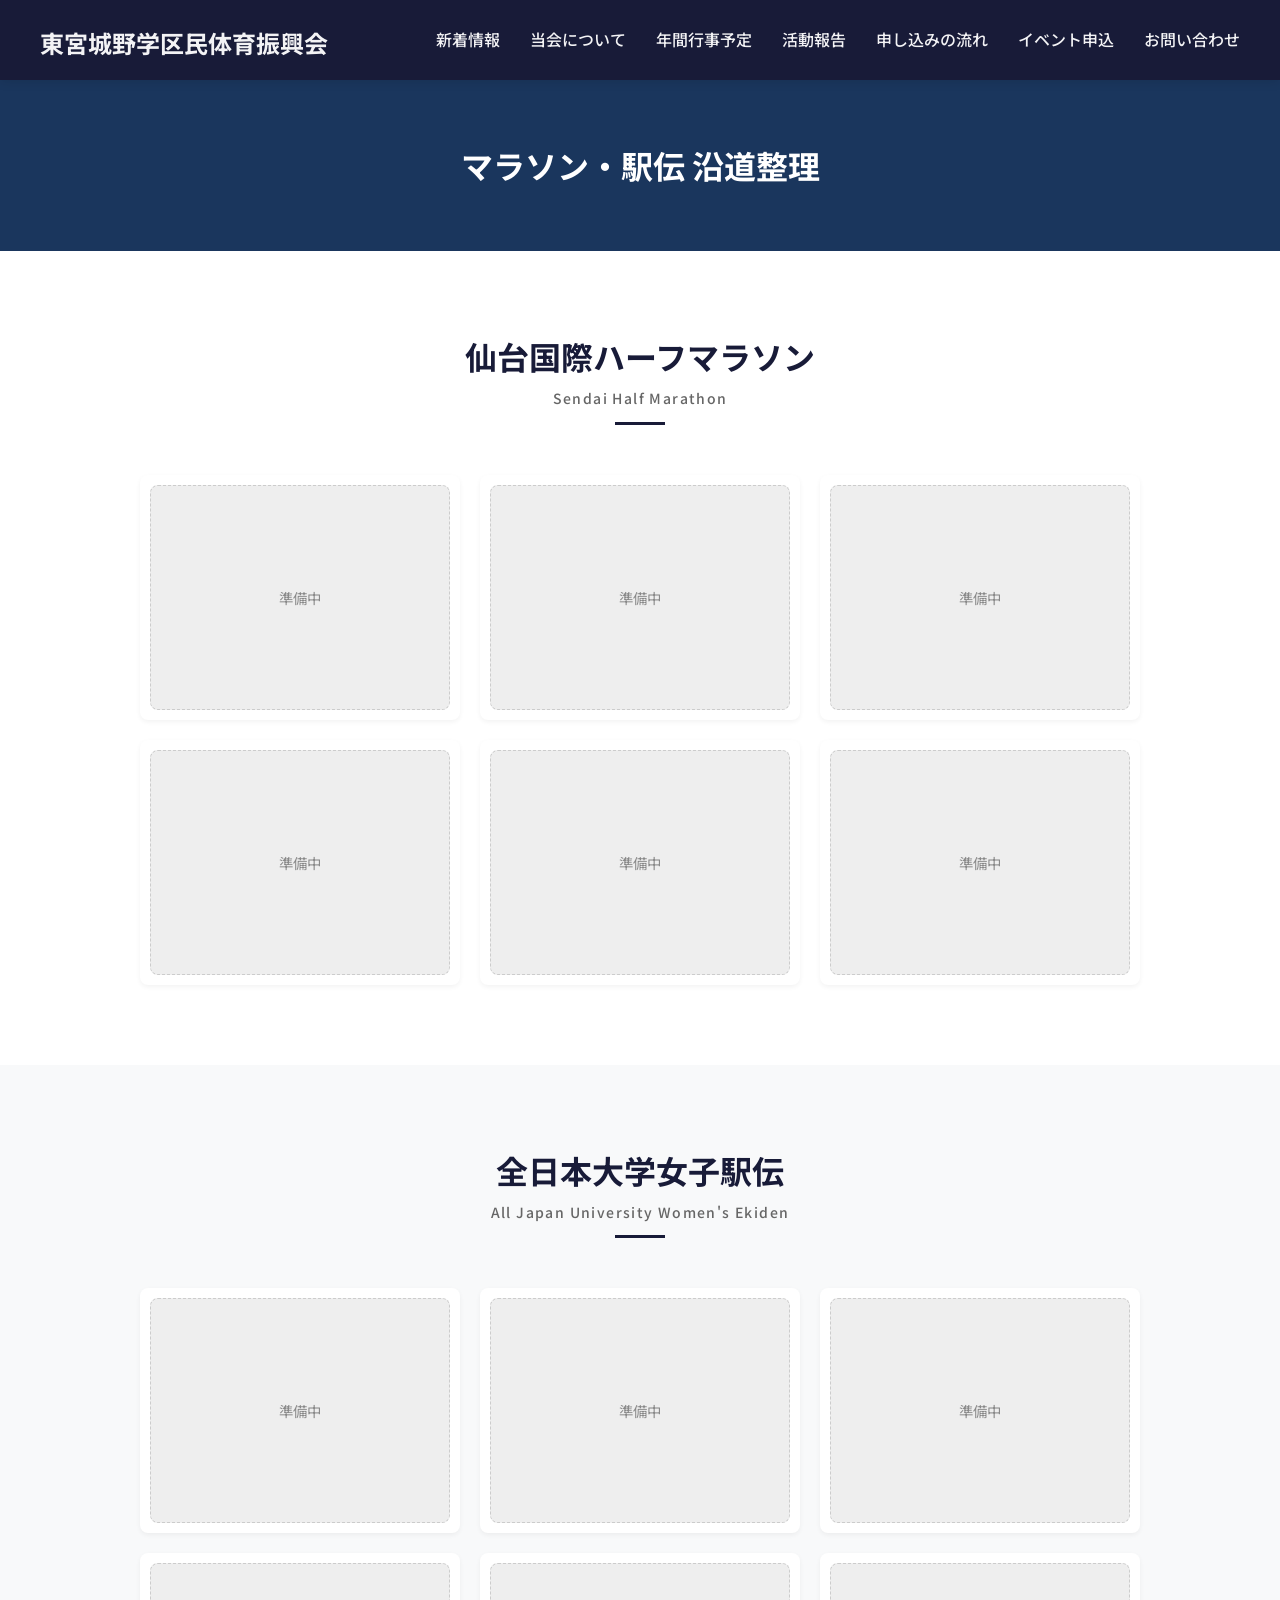
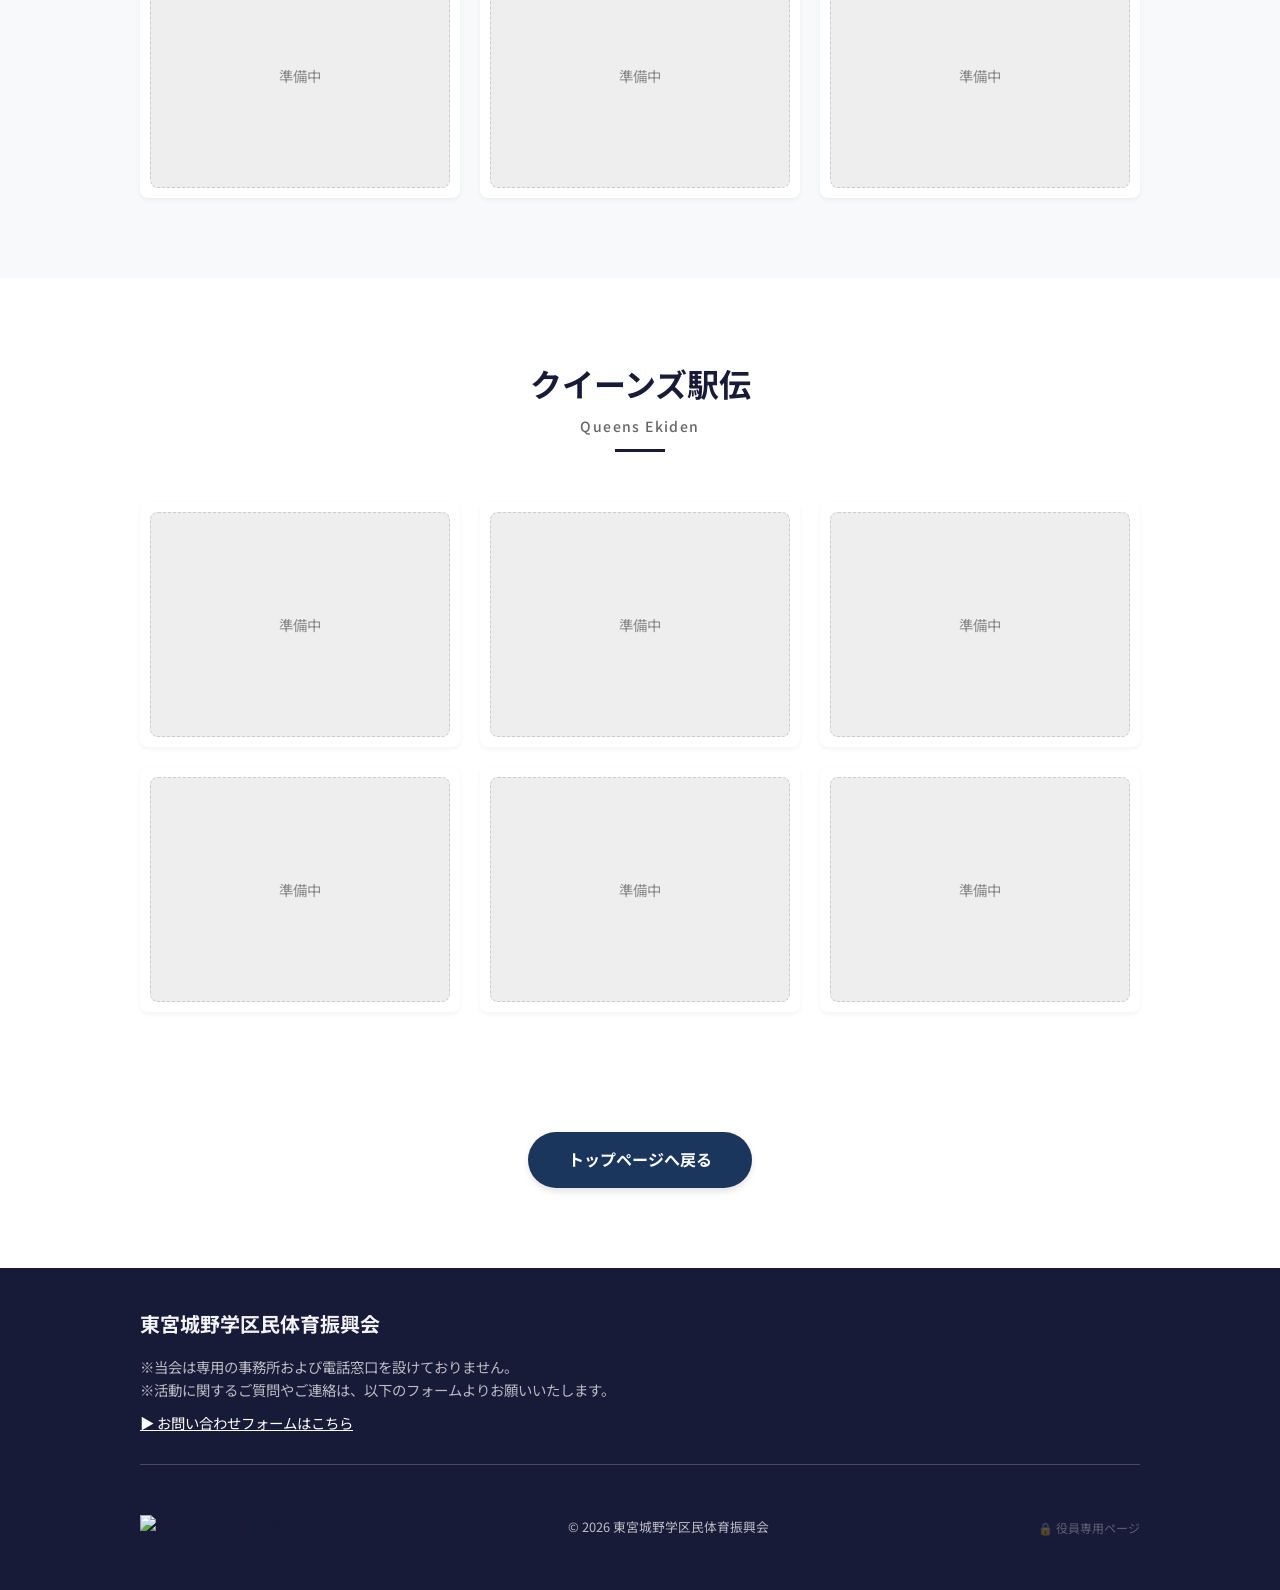
==== marathon.html @ 7be9a3d9 "Add files via upload" ====
<!DOCTYPE html>
<html lang="ja">

<head>
    <meta charset="UTF-8">
    <meta name="viewport" content="width=device-width, initial-scale=1.0">
    <title>マラソン・駅伝 沿道整理 - 東宮城野学区民体育振興会</title>
    <meta name="robots" content="noindex, nofollow">
    <link rel="stylesheet" href="style.css">
    <link rel="preconnect" href="https://fonts.googleapis.com">
    <link rel="preconnect" href="https://fonts.gstatic.com" crossorigin>
    <link href="https://fonts.googleapis.com/css2?family=Noto+Sans+JP:wght@400;500;700&display=swap" rel="stylesheet">
    <script async src="https://www.googletagmanager.com/gtag/js?id=G-GHJB5T7M00"></script>
    <script>
      window.dataLayer = window.dataLayer || [];
      function gtag(){dataLayer.push(arguments);}
      gtag('js', new Date());

      gtag('config', 'G-GHJB5T7M00');
    </script>
</head>

<body>
    <header class="header">
        <div class="header-inner">
            <h1 class="header-logo"><a href="index.html">東宮城野学区民体育振興会</a></h1>
            <button class="hamburger" id="hamburger" aria-label="メニューを開く">
                <span></span>
                <span></span>
                <span></span>
            </button>
            <nav class="header-nav" id="nav">
                <ul class="nav-list">
                    <li><a href="index.html#home">新着情報</a></li>
                    <li><a href="index.html#about">当会について</a></li>
                    <li><a href="index.html#schedule">年間行事予定</a></li>
                    <li><a href="index.html#gallery">活動報告</a></li>
                    <li><a href="index.html#flow">申し込みの流れ</a></li>
                    <li><a href="index.html#entry">イベント申込</a></li>
                    <li><a href="index.html#contact">お問い合わせ</a></li>
                </ul>
            </nav>
        </div>
    </header>

    <main>
        <!-- ページヘッダー -->
        <section class="section" style="background-color: #1a365d; color: #fff; padding: 60px 0; text-align: center;">
            <div class="container">
                <h2 style="font-size: 2rem; margin: 0;">マラソン・駅伝 沿道整理</h2>
            </div>
        </section>

        <!-- セクション1：仙台国際ハーフマラソン -->
        <section class="section">
            <div class="container">
                <h2 class="section-title">仙台国際ハーフマラソン<span>Sendai Half Marathon</span></h2>
                <div class="gallery-grid">
                    <div class="gallery-item">
                        <div class="photo-placeholder">準備中</div>
                    </div>
                    <div class="gallery-item">
                        <div class="photo-placeholder">準備中</div>
                    </div>
                    <div class="gallery-item">
                        <div class="photo-placeholder">準備中</div>
                    </div>
                    <div class="gallery-item">
                        <div class="photo-placeholder">準備中</div>
                    </div>
                    <div class="gallery-item">
                        <div class="photo-placeholder">準備中</div>
                    </div>
                    <div class="gallery-item">
                        <div class="photo-placeholder">準備中</div>
                    </div>
                </div>
            </div>
        </section>

        <!-- セクション2：全日本大学女子駅伝 -->
        <section class="section bg-light">
            <div class="container">
                <h2 class="section-title">全日本大学女子駅伝<span>All Japan University Women's Ekiden</span></h2>
                <div class="gallery-grid">
                    <div class="gallery-item">
                        <div class="photo-placeholder">準備中</div>
                    </div>
                    <div class="gallery-item">
                        <div class="photo-placeholder">準備中</div>
                    </div>
                    <div class="gallery-item">
                        <div class="photo-placeholder">準備中</div>
                    </div>
                    <div class="gallery-item">
                        <div class="photo-placeholder">準備中</div>
                    </div>
                    <div class="gallery-item">
                        <div class="photo-placeholder">準備中</div>
                    </div>
                    <div class="gallery-item">
                        <div class="photo-placeholder">準備中</div>
                    </div>
                </div>
            </div>
        </section>

        <!-- セクション3：クイーンズ駅伝 -->
        <section class="section">
            <div class="container">
                <h2 class="section-title">クイーンズ駅伝<span>Queens Ekiden</span></h2>
                <div class="gallery-grid">
                    <div class="gallery-item">
                        <div class="photo-placeholder">準備中</div>
                    </div>
                    <div class="gallery-item">
                        <div class="photo-placeholder">準備中</div>
                    </div>
                    <div class="gallery-item">
                        <div class="photo-placeholder">準備中</div>
                    </div>
                    <div class="gallery-item">
                        <div class="photo-placeholder">準備中</div>
                    </div>
                    <div class="gallery-item">
                        <div class="photo-placeholder">準備中</div>
                    </div>
                    <div class="gallery-item">
                        <div class="photo-placeholder">準備中</div>
                    </div>
                </div>
            </div>
        </section>

        <!-- トップページへ戻るボタン -->
        <div style="text-align: center; margin: 40px 0 80px;">
            <a href="index.html" style="display: inline-block; padding: 15px 40px; background-color: #1a365d; color: #fff; text-decoration: none; border-radius: 30px; font-weight: bold; box-shadow: 0 4px 6px rgba(0,0,0,0.1); transition: opacity 0.3s, transform 0.3s;" onmouseover="this.style.opacity=0.8; this.style.transform='translateY(-2px)'" onmouseout="this.style.opacity=1; this.style.transform='translateY(0)'">トップページへ戻る</a>
        </div>
    </main>

    <footer class="footer">
        <div class="container">
            <div class="footer-content">
                <div class="footer-info">
                    <h2>東宮城野学区民体育振興会</h2>
                    <p style="margin-top: 10px; font-size: 0.9em; line-height: 1.6;">
                        ※当会は専用の事務所および電話窓口を設けておりません。<br>
                        ※活動に関するご質問やご連絡は、以下のフォームよりお願いいたします。<br>
                        <a href="index.html#contact" style="display: inline-block; margin-top: 10px; color: #fff; text-decoration: underline;">▶ お問い合わせフォームはこちら</a>
                    </p>
                </div>
            </div>
            <div class="footer-bottom">
                <div style="text-align: center; margin: 30px 0;">
                    <a href="https://visitor-badge.laobi.icu" target="_blank" rel="noopener noreferrer">
                        <img src="https://visitor-badge.laobi.icu/badge?page_id=higashimiyagino.taiikushinkoukai&left_color=555555&right_color=18252C" alt="アクセスカウンター" />
                    </a>
                </div>
                <p class="copyright">&copy; 2026 東宮城野学区民体育振興会</p>
                <a href="#" class="admin-link">🔒 役員専用ページ</a>
            </div>
        </div>
    </footer>

    <!-- 画像モーダル -->
    <div id="imageModal" class="modal">
        <span class="modal-close">&times;</span>
        <img class="modal-content" id="modalImg" alt="拡大画像">
    </div>

    <script>
        // ハンバーガーメニューの挙動
        document.addEventListener('DOMContentLoaded', () => {
            const hamburger = document.getElementById('hamburger');
            const nav = document.getElementById('nav');
            const navLinks = document.querySelectorAll('.nav-list a');

            hamburger.addEventListener('click', () => {
                hamburger.classList.toggle('active');
                nav.classList.toggle('active');
            });

            // メニューリンククリック時に閉じる
            navLinks.forEach(link => {
                link.addEventListener('click', () => {
                    hamburger.classList.remove('active');
                    nav.classList.remove('active');
                });
            });

            // 画像モーダルの挙動
            const modal = document.getElementById('imageModal');
            const modalImg = document.getElementById('modalImg');
            const closeBtn = document.querySelector('.modal-close');
            const galleryImages = document.querySelectorAll('.gallery-img img');

            galleryImages.forEach(img => {
                img.style.cursor = 'pointer'; // クリック可能であることを示す
                img.addEventListener('click', () => {
                    modal.classList.add('active');
                    modalImg.src = img.src;
                });
            });

            // 閉じる処理
            const closeModal = () => {
                modal.classList.remove('active');
            };

            closeBtn.addEventListener('click', closeModal);
            modal.addEventListener('click', (e) => {
                // 画像自体をクリックした時は閉じないようにする
                if (e.target !== modalImg) {
                    closeModal();
                }
            });
        });
    </script>
</body>

</html>
---- style.css ----
/* ==========================================================================
   Base & Reset
   ========================================================================== */
:root {
    /* Colors base on "Date's winning color" (Navy) */
    --color-primary: rgb(24, 27, 56); /* 伊達の勝ち色 */
    --color-text-on-primary: rgba(255, 255, 255, 0.95); /* 深い紺色の上には白や非常に薄いグレー */
    --color-text-on-primary-dim: rgba(255, 255, 255, 0.7);
    --color-secondary: #F0F2F5; /* 清潔感のある明るいグレー/白（背景等） */
    
    --color-text: #333333;
    --color-text-light: #666666;
    --color-bg: #FFFFFF;
    --color-bg-light: #F8F9FA; /* サブカラーに基づく清潔感のある明るい背景 */
    --color-placeholder-bg: #E0E0E0;
    --color-placeholder-text: #888888;
    --color-border: #DDDDDD;

    /* Spacing & Layout */
    --content-width: 1000px;
    --header-height: 60px;
}

* {
    margin: 0;
    padding: 0;
    box-sizing: border-box;
}

body {
    font-family: 'Noto Sans JP', sans-serif;
    color: var(--color-text);
    background-color: var(--color-bg);
    line-height: 1.6;
    font-size: 16px;
    -webkit-font-smoothing: antialiased;
}

a {
    color: var(--color-primary);
    text-decoration: none;
    transition: opacity 0.3s ease;
}

a:hover {
    opacity: 0.7;
}

ul {
    list-style: none;
}

img {
    max-width: 100%;
    height: auto;
    display: block;
}

/* ==========================================================================
   Layout Helpers
   ========================================================================== */
.container {
    width: 90%;
    max-width: var(--content-width);
    margin: 0 auto;
}

.section {
    padding: 60px 0;
}

.bg-light {
    background-color: var(--color-bg-light);
}

.section-title {
    font-size: 1.75rem;
    color: var(--color-primary);
    text-align: center;
    margin-bottom: 40px;
    position: relative;
    padding-bottom: 15px;
}

.section-title::after {
    content: '';
    position: absolute;
    bottom: 0;
    left: 50%;
    transform: translateX(-50%);
    width: 50px;
    height: 3px;
    background-color: var(--color-primary);
}

.section-title span {
    display: block;
    font-size: 0.875rem;
    color: var(--color-text-light);
    margin-top: 5px;
    letter-spacing: 0.1em;
    font-weight: 500;
}

.section-desc {
    text-align: center;
    margin-bottom: 30px;
    color: var(--color-text-light);
}

.placeholder {
    background-color: var(--color-placeholder-bg);
    color: var(--color-placeholder-text);
    display: flex;
    align-items: center;
    justify-content: center;
    text-align: center;
    font-weight: 500;
    width: 100%;
}

/* ==========================================================================
   Header & Navigation
   ========================================================================== */
.header {
    position: fixed;
    top: 0;
    left: 0;
    width: 100%;
    height: var(--header-height);
    background-color: var(--color-primary);
    z-index: 1000;
    box-shadow: 0 2px 10px rgba(0,0,0,0.1);
}

.header-inner {
    display: flex;
    justify-content: space-between;
    align-items: center;
    height: 100%;
    padding: 0 5%;
}

.header-logo a {
    color: var(--color-text-on-primary);
    font-size: 1.1rem;
    font-weight: 700;
    text-decoration: none;
}

/* Hamburger Menu (Mobile) */
.hamburger {
    display: block;
    width: 30px;
    height: 24px;
    position: relative;
    background: transparent;
    border: none;
    cursor: pointer;
    z-index: 1001;
}

.hamburger span {
    display: block;
    position: absolute;
    height: 3px;
    width: 100%;
    background: var(--color-text-on-primary);
    border-radius: 3px;
    left: 0;
    transition: 0.3s ease-in-out;
}

.hamburger span:nth-child(1) { top: 0px; }
.hamburger span:nth-child(2) { top: 10px; }
.hamburger span:nth-child(3) { top: 20px; }

.hamburger.active span:nth-child(1) {
    top: 10px;
    transform: rotate(45deg);
}

.hamburger.active span:nth-child(2) {
    opacity: 0;
}

.hamburger.active span:nth-child(3) {
    top: 10px;
    transform: rotate(-45deg);
}

.header-nav {
    position: fixed;
    top: var(--header-height);
    left: -100%;
    width: 100%;
    height: calc(100vh - var(--header-height));
    background-color: rgba(24, 27, 56, 0.98); /* 伊達の勝ち色 */
    transition: 0.3s ease-in-out;
    display: flex;
    align-items: center;
    justify-content: center;
    overflow-y: auto;
}

.header-nav.active {
    left: 0;
}

.nav-list {
    text-align: center;
}

.nav-list li {
    margin-bottom: 25px;
}

.nav-list a {
    color: var(--color-text-on-primary);
    font-size: 1.25rem;
    font-weight: 500;
}

/* ==========================================================================
   Main Content
   ========================================================================== */
main {
    margin-top: var(--header-height);
}

/* Hero Area */
.hero {
    position: relative;
    width: 100%;
    height: 60vh;
    min-height: 400px;
    background-color: var(--color-bg-light);
}

.hero-image {
    height: 100%;
    width: 100%;
}

.hero-img-element {
    width: 100%;
    height: 100%;
    object-fit: cover;
}

.hero-content {
    position: absolute;
    top: 50%;
    left: 5%;
    transform: translateY(-50%);
    background-color: rgba(255, 255, 255, 0.95);
    padding: 20px;
    border-left: 5px solid var(--color-primary);
}

.hero-copy {
    color: var(--color-primary);
    font-size: 1.15rem;
    line-height: 1.5;
}

/* News */
.news-list {
    border-top: 1px solid var(--color-border);
}

.news-item {
    border-bottom: 1px solid var(--color-border);
    padding: 15px 0;
    display: flex;
    flex-direction: column;
}

.news-date {
    color: var(--color-text-light);
    font-size: 0.9rem;
    margin-bottom: 5px;
}

.news-category {
    display: inline-block;
    background-color: var(--color-primary);
    color: var(--color-text-on-primary);
    font-size: 0.75rem;
    padding: 3px 10px;
    border-radius: 3px;
    margin-bottom: 10px;
    align-self: flex-start;
}

.news-link {
    color: var(--color-text);
    font-weight: 500;
}

.news-link:hover {
    color: var(--color-primary);
}

/* About */
.about-content {
    background: #fff;
    padding: 20px;
    border-radius: 8px;
    box-shadow: 0 4px 6px rgba(0,0,0,0.05);
}

.about-greeting h3,
.about-outline h3 {
    color: var(--color-primary);
    font-size: 1.2rem;
    margin-bottom: 15px;
    border-bottom: 2px solid var(--color-bg-light);
    padding-bottom: 5px;
}

.about-greeting {
    margin-bottom: 30px;
}

.about-greeting p {
    color: var(--color-text-light);
}

.outline-list dt {
    font-weight: 700;
    color: var(--color-primary);
    margin-top: 15px;
}

.outline-list dd {
    margin-bottom: 10px;
    color: var(--color-text-light);
}

/* Schedule */
.table-responsive {
    overflow-x: auto;
}

.schedule-table {
    width: 100%;
    border-collapse: collapse;
    min-width: 500px;
}

.schedule-table th,
.schedule-table td {
    border: 1px solid var(--color-border);
    padding: 12px;
    text-align: left;
}

.schedule-table th {
    background-color: var(--color-primary);
    color: var(--color-text-on-primary);
    font-weight: 500;
}

.schedule-table tr:nth-child(even) {
    background-color: var(--color-secondary);
}

/* Gallery */
.gallery-grid {
    display: flex;
    flex-direction: column;
    gap: 20px;
}

.gallery-item {
    background: #fff;
    padding: 10px;
    border-radius: 8px;
    box-shadow: 0 2px 5px rgba(0,0,0,0.05);
    transition: transform 0.3s ease, box-shadow 0.3s ease;
}

.gallery-item:hover {
    transform: translateY(-5px);
    box-shadow: 0 8px 15px rgba(0,0,0,0.1);
}

.gallery-img {
    height: auto;
    border-radius: 4px;
    margin-bottom: 10px;
    overflow: hidden;
}

.gallery-img img {
    width: 100%;
    height: 100%;
    object-fit: cover;
    aspect-ratio: 4 / 3;
    display: block;
}

.gallery-caption {
    text-align: center;
    font-weight: 500;
    color: var(--color-primary);
}

/* Flow (申し込みの流れ) */
.flow-steps {
    display: flex;
    flex-direction: column;
    gap: 20px;
}

.flow-step {
    background: #fff;
    border: 2px solid var(--color-border);
    border-radius: 8px;
    padding: 30px 20px;
    text-align: center;
    position: relative;
    flex: 1;
    box-shadow: 0 4px 6px rgba(0,0,0,0.05);
}

.step-num {
    position: absolute;
    top: -15px;
    left: 20px;
    background-color: var(--color-primary);
    color: var(--color-text-on-primary);
    font-size: 1.2rem;
    font-weight: 700;
    padding: 2px 15px;
    border-radius: 20px;
}

.step-icon {
    color: var(--color-primary);
    margin-bottom: 15px;
    margin-top: 10px;
}

.step-title {
    color: var(--color-primary);
    font-size: 1.1rem;
    margin-bottom: 10px;
    line-height: 1.4;
    font-weight: 700;
}

.step-desc {
    color: var(--color-text-light);
    font-size: 0.9rem;
}

.step-arrow {
    display: none;
}

/* Contact */
.form-wrapper {
    width: 100%;
    border-radius: 8px;
    overflow: hidden;
    background: #fff;
    box-shadow: 0 4px 6px rgba(0,0,0,0.05);
}

.form-wrapper iframe {
    display: block;
    width: 100%;
    border: none;
}

/* ==========================================================================
   Footer
   ========================================================================== */
.footer {
    background-color: var(--color-primary);
    color: var(--color-text-on-primary);
    padding: 40px 0 20px;
}

.footer-info h2 {
    font-size: 1.25rem;
    margin-bottom: 15px;
    color: var(--color-text-on-primary);
}

.footer-info p {
    font-size: 0.9rem;
    color: var(--color-text-on-primary-dim);
}

.footer-bottom {
    margin-top: 30px;
    padding-top: 20px;
    border-top: 1px solid rgba(255,255,255,0.2);
    display: flex;
    flex-wrap: wrap;
    align-items: center;
    justify-content: space-between;
}

.copyright {
    font-size: 0.8rem;
    color: var(--color-text-on-primary-dim);
}

.admin-link {
    font-size: 0.75rem;
    color: rgba(255,255,255,0.3);
    text-decoration: none;
}

.admin-link:hover {
    color: var(--color-text-on-primary);
}

/* ==========================================================================
   Media Queries (Desktop)
   ========================================================================== */
@media (min-width: 768px) {
    :root {
        --header-height: 80px;
    }
    
    .section {
        padding: 80px 0;
    }

    .section-title {
        font-size: 2rem;
        margin-bottom: 50px;
    }

    /* Header & Nav */
    .header-inner {
        padding: 0 40px;
    }
    
    .header-logo a {
        font-size: 1.5rem;
    }

    .hamburger {
        display: none;
    }

    .header-nav {
        position: static;
        height: auto;
        width: auto;
        background-color: transparent;
        transform: none;
        overflow-y: visible;
    }

    .nav-list {
        display: flex;
        gap: 30px;
    }

    .nav-list li {
        margin-bottom: 0;
    }

    .nav-list a {
        font-size: 1rem;
    }

    /* Hero */
    .hero-content {
        left: 10%;
        padding: 40px;
    }

    .hero-copy {
        font-size: 2rem;
    }

    /* News */
    .news-item {
        flex-direction: row;
        align-items: center;
    }

    .news-date {
        margin-bottom: 0;
        margin-right: 20px;
        width: 100px;
    }

    .news-category {
        margin-bottom: 0;
        margin-right: 20px;
        align-self: auto;
    }

    /* About */
    .about-content {
        padding: 40px;
        display: flex;
        gap: 50px;
    }

    .about-greeting {
        flex: 1;
        margin-bottom: 0;
    }

    .about-outline {
        flex: 1;
    }

    .outline-list {
        display: grid;
        grid-template-columns: 100px 1fr;
        gap: 15px;
    }

    .outline-list dt {
        margin-top: 0;
    }

    .outline-list dd {
        margin-bottom: 0;
    }

    /* Gallery */
    .gallery-grid {
        display: grid;
        grid-template-columns: repeat(2, 1fr);
        gap: 30px;
    }

    /* Flow */
    .flow-steps {
        flex-direction: row;
        align-items: center;
        gap: 0;
    }

    .flow-step {
        margin: 0;
        min-height: 250px;
    }

    .step-arrow {
        display: block;
        width: 40px;
        height: 3px;
        background-color: var(--color-primary);
        position: relative;
        margin: 0 15px;
        flex-shrink: 0;
    }
    
    .step-arrow::after {
        content: '';
        position: absolute;
        right: -2px;
        top: -6px;
        border-top: 7px solid transparent;
        border-bottom: 7px solid transparent;
        border-left: 10px solid var(--color-primary);
    }
}

/* ==========================================================================
   Modal (Lightbox)
   ========================================================================== */
.modal {
    visibility: hidden;
    opacity: 0;
    position: fixed;
    z-index: 2000;
    left: 0;
    top: 0;
    width: 100%;
    height: 100%;
    background-color: rgba(0, 0, 0, 0.8);
    transition: opacity 0.3s ease, visibility 0.3s ease;
    display: flex;
    align-items: center;
    justify-content: center;
}

.modal.active {
    visibility: visible;
    opacity: 1;
}

.modal-content {
    max-width: 90%;
    max-height: 90vh;
    box-shadow: 0 4px 15px rgba(0,0,0,0.5);
    border-radius: 4px;
}

.modal.active .modal-content {
    animation: fadeInModal 0.3s ease forwards;
}

.modal-close {
    position: absolute;
    top: 20px;
    right: 30px;
    color: #fff;
    font-size: 40px;
    font-weight: bold;
    cursor: pointer;
    transition: color 0.3s ease;
    z-index: 2001;
}

.modal-close:hover,
.modal-close:focus {
    color: #bbb;
}

@keyframes fadeInModal {
    from {
        opacity: 0;
        transform: scale(0.95);
    }
    to {
        opacity: 1;
        transform: scale(1);
    }
}

.photo-placeholder {
    width: 100%;
    aspect-ratio: 4 / 3;
    background-color: #eee;
    display: flex;
    align-items: center;
    justify-content: center;
    color: #888;
    font-size: 0.9em;
    border-radius: 8px;
    border: 1px dashed #ccc;
}
.gallery-grid {
    display: grid;
    grid-template-columns: repeat(auto-fit, minmax(280px, 1fr));
    gap: 20px;
}

.greeting-box {
    display: flex;
    flex-direction: column;
    align-items: center;
    gap: 20px;
    margin-top: 15px;
}
.greeting-img {
    width: 150px;
    height: 150px;
    flex-shrink: 0;
}
.greeting-img img {
    width: 100%;
    height: 100%;
    object-fit: cover;
    border-radius: 50%;
    box-shadow: 0 4px 6px rgba(0,0,0,0.1);
}
@media (min-width: 768px) {
    .greeting-box {
        flex-direction: row;
        align-items: flex-start;
    }
}
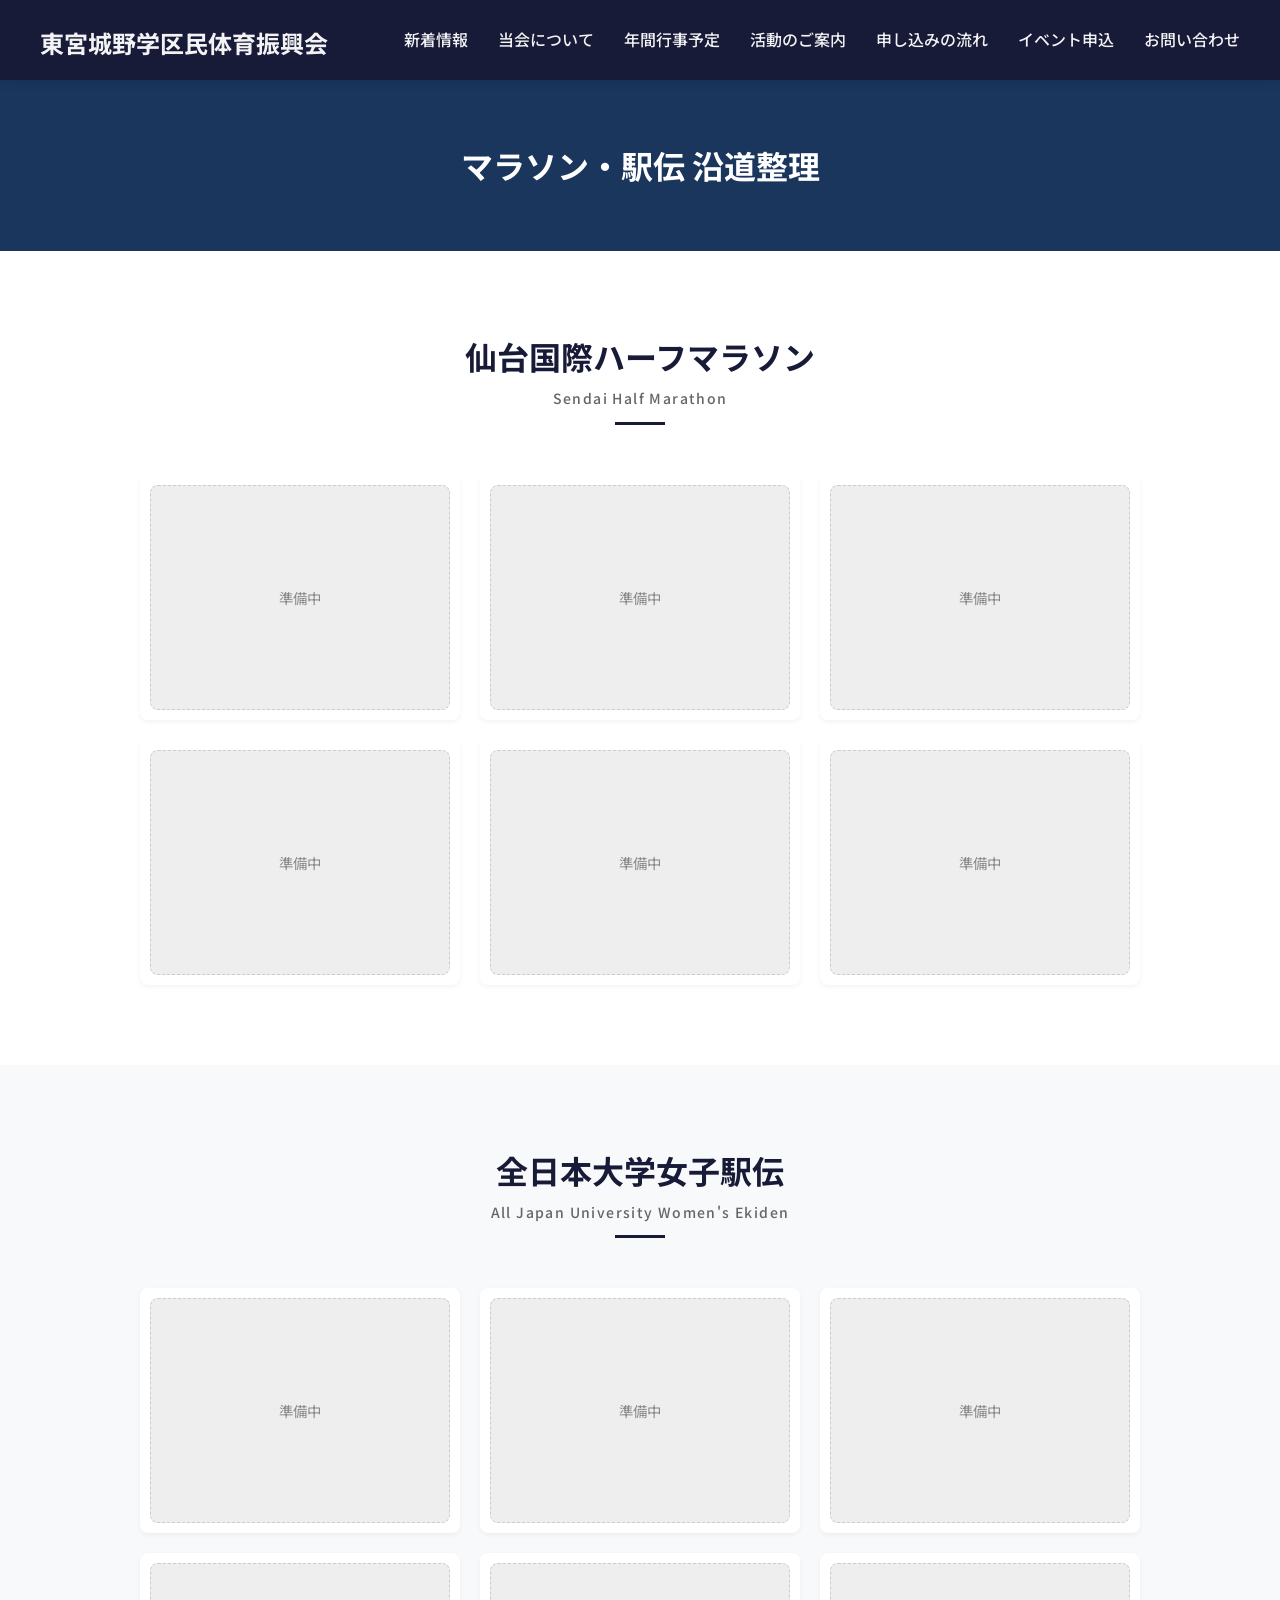
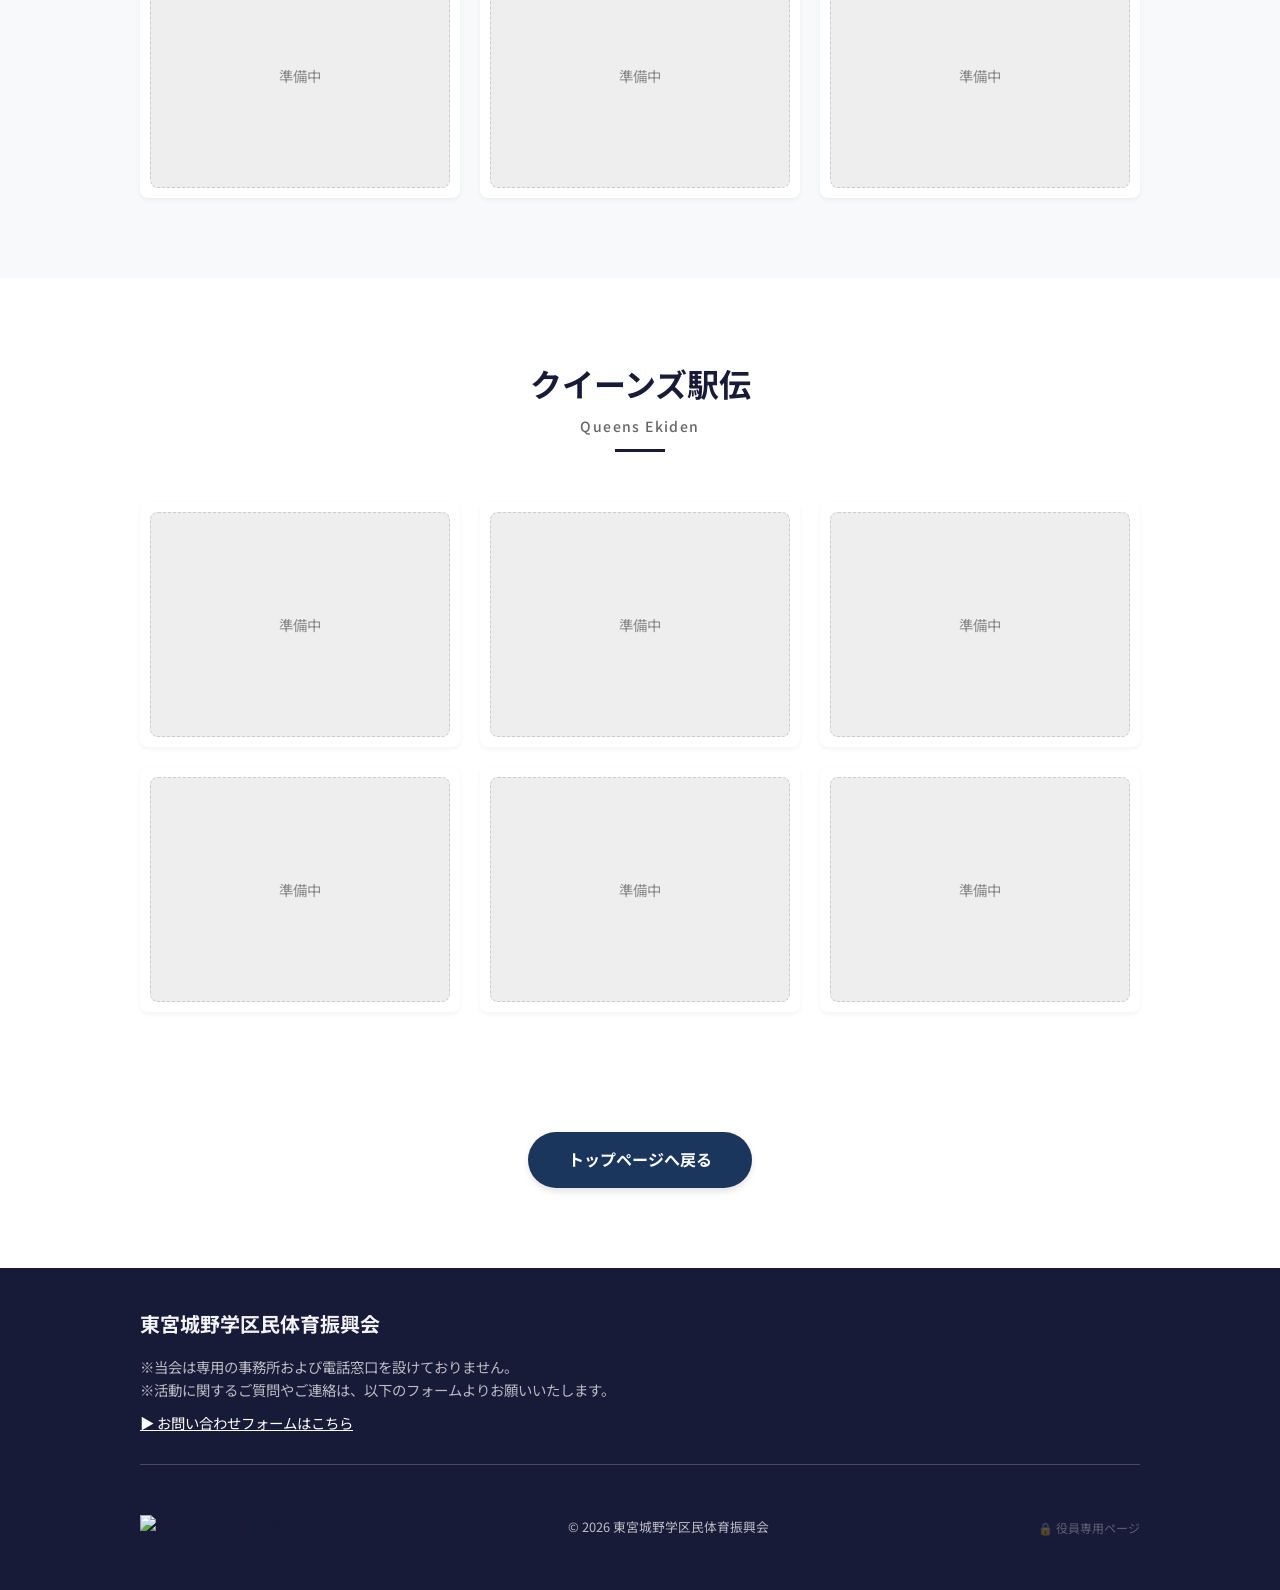
==== commit 67eb1e43: "ぼかし楕円化・活動のご案内へ変更" ====
--- a/marathon.html
+++ b/marathon.html
@@ -18,6 +18,7 @@
 
       gtag('config', 'G-GHJB5T7M00');
     </script>
+    <meta name="robots" content="noindex">
 </head>
 
 <body>
@@ -34,7 +35,7 @@
                     <li><a href="index.html#home">新着情報</a></li>
                     <li><a href="index.html#about">当会について</a></li>
                     <li><a href="index.html#schedule">年間行事予定</a></li>
-                    <li><a href="index.html#gallery">活動報告</a></li>
+                    <li><a href="index.html#gallery">活動のご案内</a></li>
                     <li><a href="index.html#flow">申し込みの流れ</a></li>
                     <li><a href="index.html#entry">イベント申込</a></li>
                     <li><a href="index.html#contact">お問い合わせ</a></li>
--- a/style.css
+++ b/style.css
@@ -246,13 +246,19 @@
     width: 100%;
     height: 100%;
     object-fit: cover;
+    object-position: center bottom;
+}
+
+@media (max-width: 768px) {
+    .hero-img-element {
+        object-position: left bottom;
+    }
 }
 
 .hero-content {
     position: absolute;
-    top: 50%;
+    top: 12%;
     left: 5%;
-    transform: translateY(-50%);
     background-color: rgba(255, 255, 255, 0.95);
     padding: 20px;
     border-left: 5px solid var(--color-primary);
@@ -405,6 +411,15 @@
     text-align: center;
     font-weight: 500;
     color: var(--color-primary);
+}
+
+/* Gallery Notice (準備中案内文) */
+.gallery-notice {
+    text-align: center;
+    font-size: 0.85rem;
+    color: #888888;
+    margin-bottom: 25px;
+    line-height: 1.7;
 }
 
 /* Flow (申し込みの流れ) */
@@ -574,6 +589,7 @@
 
     /* Hero */
     .hero-content {
+        top: 20%;
         left: 10%;
         padding: 40px;
     }
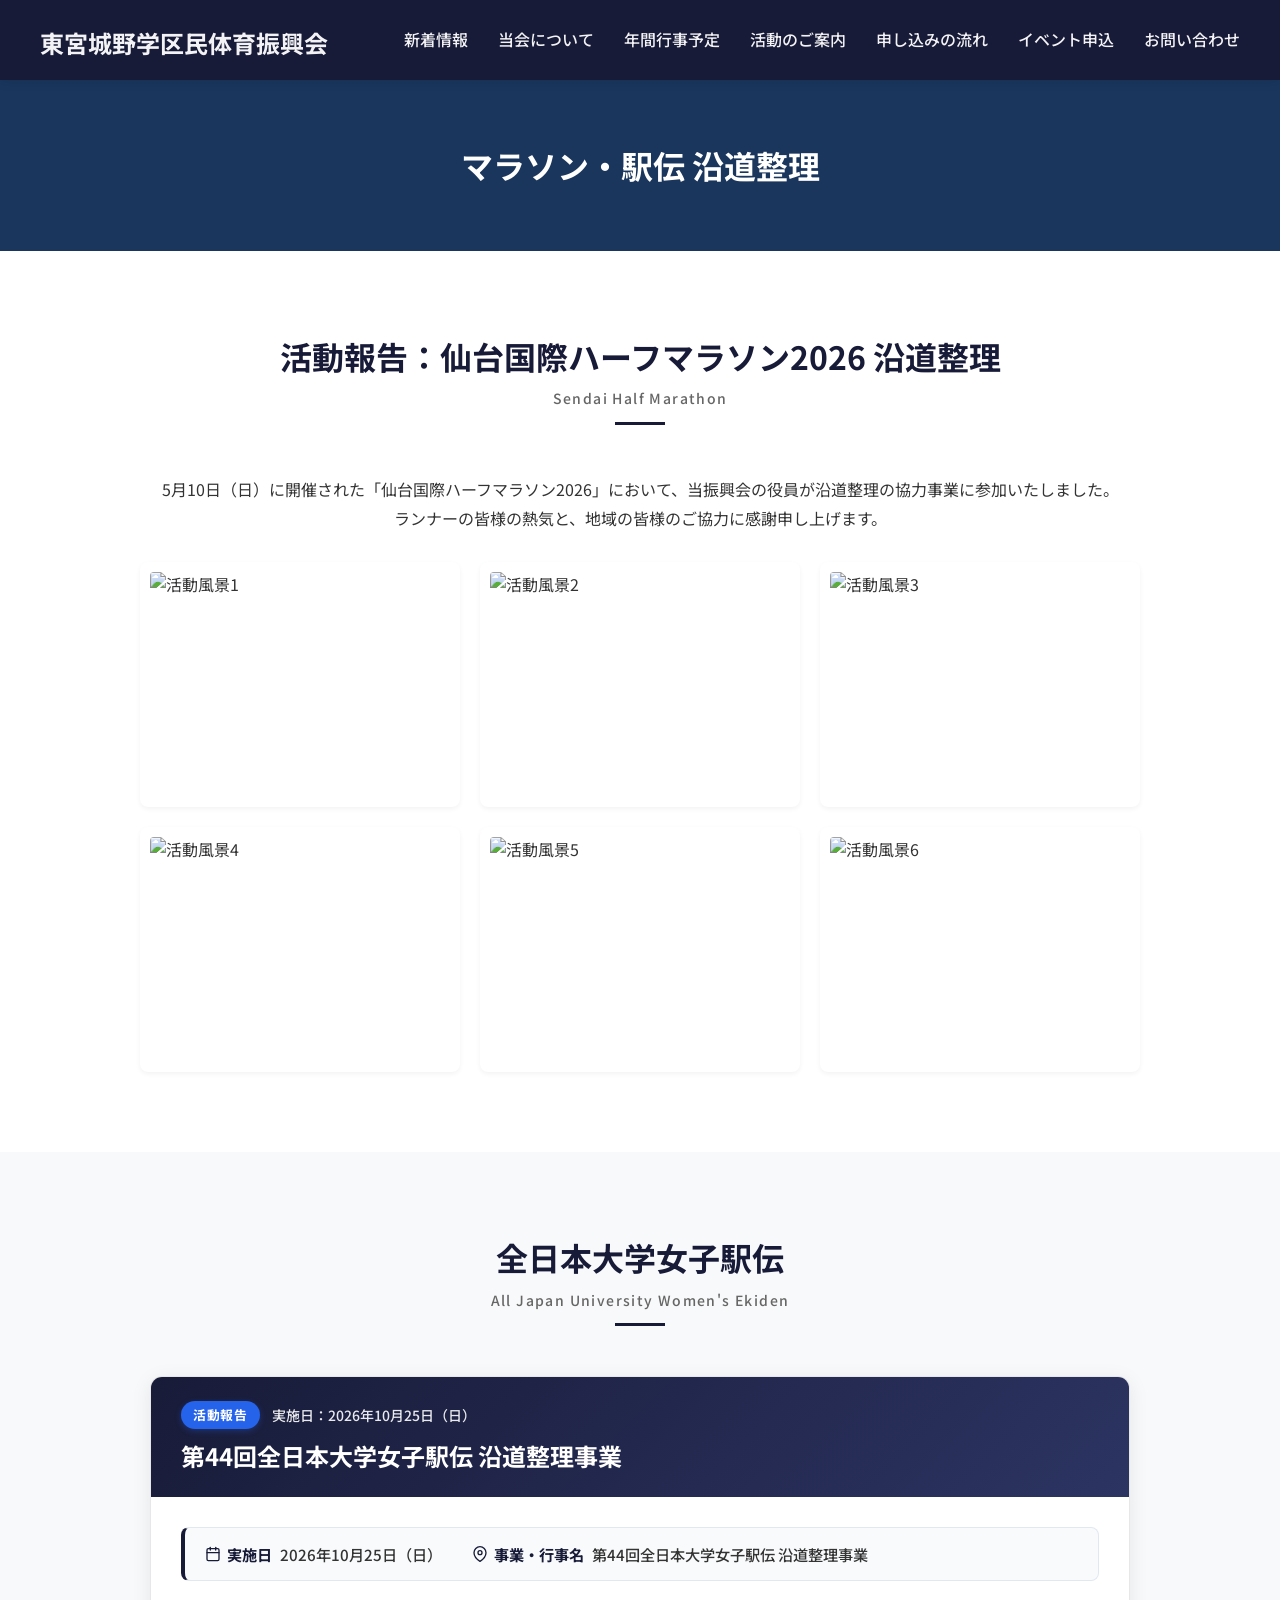
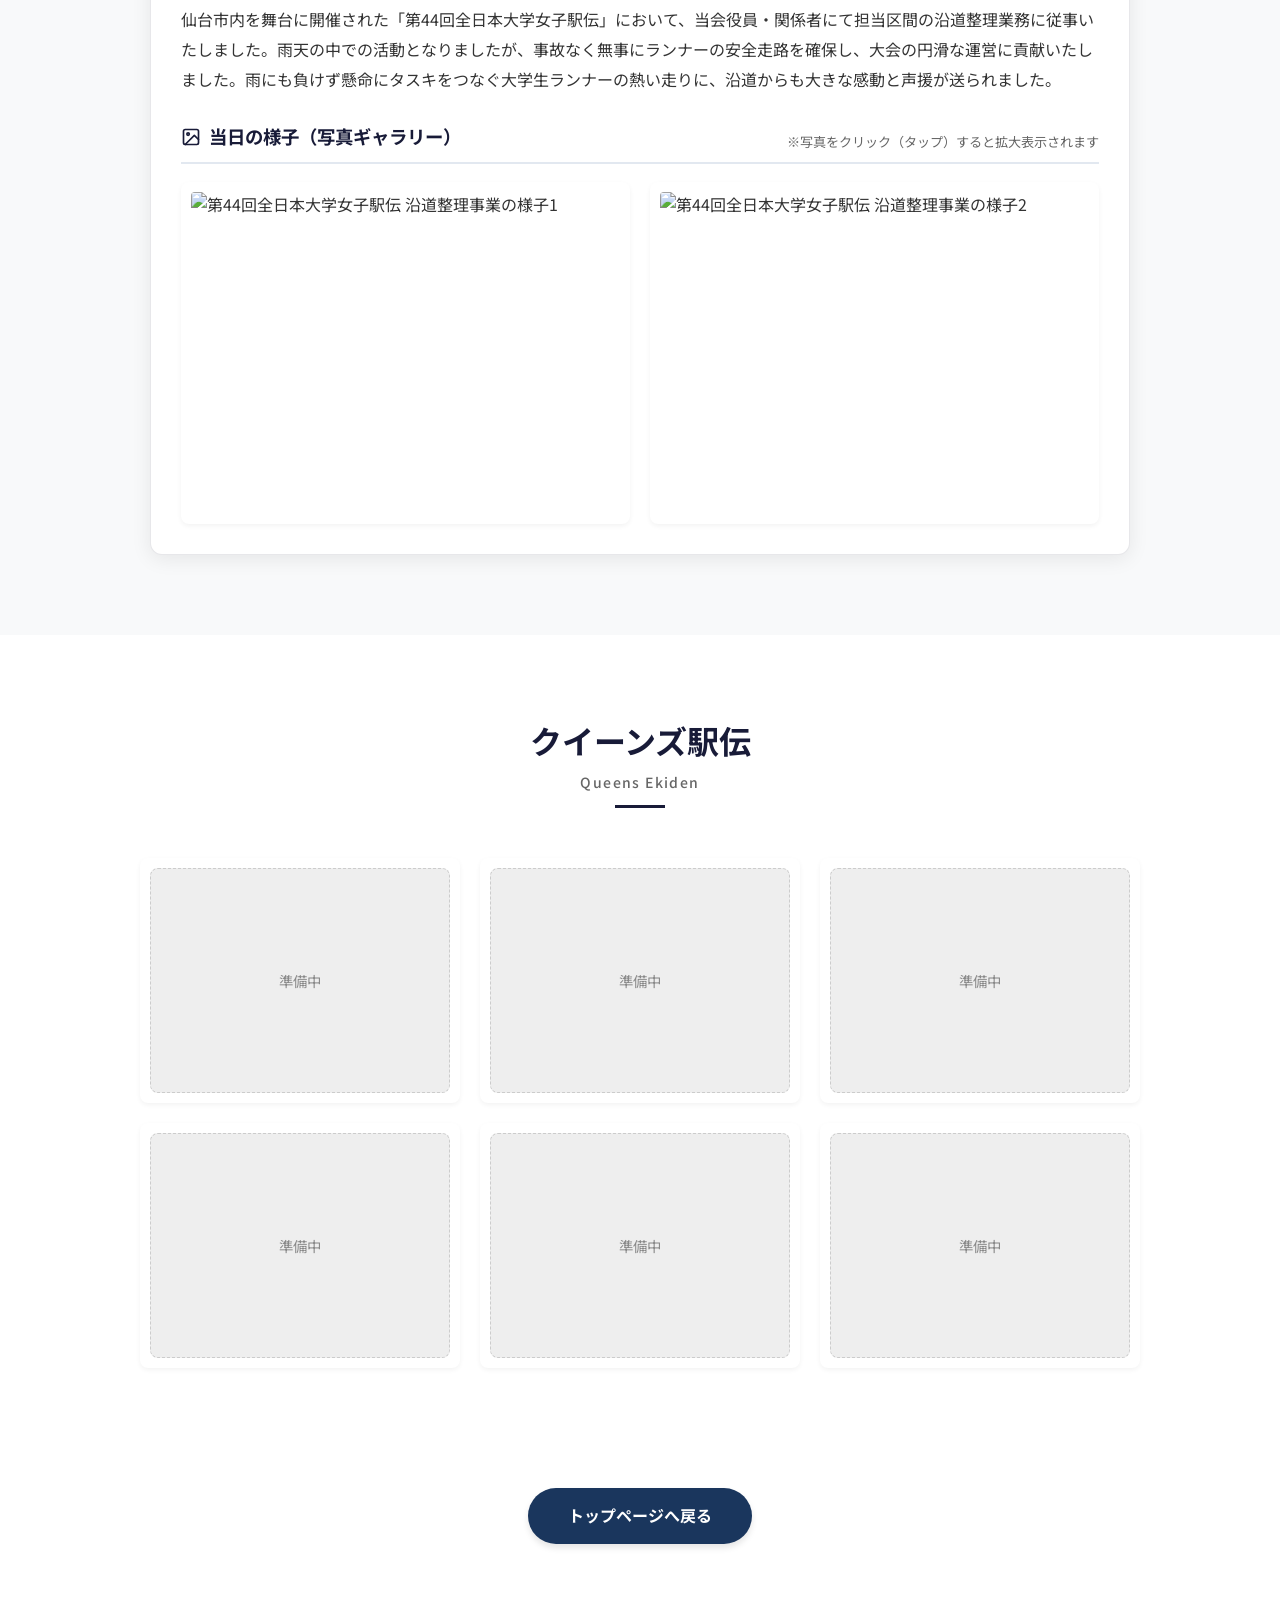
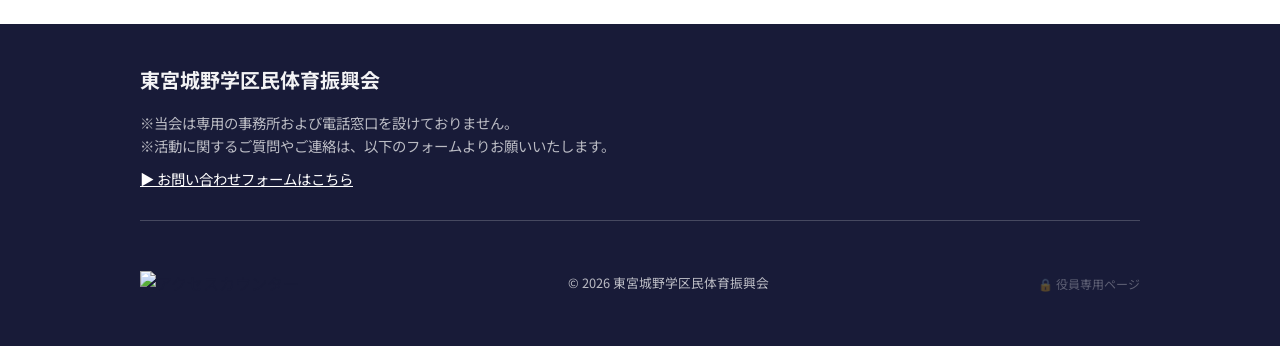
==== commit f9a7e98f: "Add: 2026年全日本大学女子駅伝 沿道整理の活動報告と写真追加" ====
--- a/marathon.html
+++ b/marathon.html
@@ -5,20 +5,46 @@
     <meta charset="UTF-8">
     <meta name="viewport" content="width=device-width, initial-scale=1.0">
     <title>マラソン・駅伝 沿道整理 - 東宮城野学区民体育振興会</title>
-    <meta name="robots" content="noindex, nofollow">
+    <script async src="https://www.googletagmanager.com/gtag/js?id=G-B02WYCZ6WM"></script>
+    <script>
+      window.dataLayer = window.dataLayer || [];
+      function gtag(){dataLayer.push(arguments);}
+      gtag('js', new Date());
+
+      gtag('config', 'G-B02WYCZ6WM');
+    </script>
+
     <link rel="stylesheet" href="style.css">
     <link rel="preconnect" href="https://fonts.googleapis.com">
     <link rel="preconnect" href="https://fonts.gstatic.com" crossorigin>
     <link href="https://fonts.googleapis.com/css2?family=Noto+Sans+JP:wght@400;500;700&display=swap" rel="stylesheet">
-    <script async src="https://www.googletagmanager.com/gtag/js?id=G-GHJB5T7M00"></script>
-    <script>
-      window.dataLayer = window.dataLayer || [];
-      function gtag(){dataLayer.push(arguments);}
-      gtag('js', new Date());
-
-      gtag('config', 'G-GHJB5T7M00');
-    </script>
-    <meta name="robots" content="noindex">
+    <style>
+        .report-gallery {
+            display: grid;
+            grid-template-columns: repeat(3, 1fr);
+            gap: 20px;
+        }
+        @media (max-width: 767px) {
+            .report-gallery {
+                grid-template-columns: repeat(2, 1fr);
+                gap: 10px;
+            }
+        }
+        .report-gallery.report-gallery-2col {
+            grid-template-columns: repeat(2, 1fr);
+        }
+        @media (max-width: 640px) {
+            .report-gallery.report-gallery-2col {
+                grid-template-columns: 1fr;
+                gap: 14px;
+                width: 100%;
+            }
+            .report-gallery.report-gallery-2col .gallery-item,
+            .report-gallery.report-gallery-2col .gallery-img img {
+                width: 100%;
+            }
+        }
+    </style>
 </head>
 
 <body>
@@ -53,54 +79,104 @@
         </section>
 
         <!-- セクション1：仙台国際ハーフマラソン -->
-        <section class="section">
-            <div class="container">
-                <h2 class="section-title">仙台国際ハーフマラソン<span>Sendai Half Marathon</span></h2>
-                <div class="gallery-grid">
-                    <div class="gallery-item">
-                        <div class="photo-placeholder">準備中</div>
-                    </div>
-                    <div class="gallery-item">
-                        <div class="photo-placeholder">準備中</div>
-                    </div>
-                    <div class="gallery-item">
-                        <div class="photo-placeholder">準備中</div>
-                    </div>
-                    <div class="gallery-item">
-                        <div class="photo-placeholder">準備中</div>
-                    </div>
-                    <div class="gallery-item">
-                        <div class="photo-placeholder">準備中</div>
-                    </div>
-                    <div class="gallery-item">
-                        <div class="photo-placeholder">準備中</div>
+        <section id="report-2026-sendai-half" class="section">
+            <div class="container">
+                <h2 class="section-title">活動報告：仙台国際ハーフマラソン2026 沿道整理<span>Sendai Half Marathon</span></h2>
+                <p style="margin-bottom: 30px; text-align: center; line-height: 1.8;">
+                    5月10日（日）に開催された「仙台国際ハーフマラソン2026」において、当振興会の役員が沿道整理の協力事業に参加いたしました。<br>
+                    ランナーの皆様の熱気と、地域の皆様のご協力に感謝申し上げます。
+                </p>
+                <div class="report-gallery">
+                    <div class="gallery-item">
+                        <div class="gallery-img">
+                            <img src="images/marathon/sendai_half/sendai-half-2026-01.jpg" alt="活動風景1">
+                        </div>
+                    </div>
+                    <div class="gallery-item">
+                        <div class="gallery-img">
+                            <img src="images/marathon/sendai_half/sendai-half-2026-02.jpg" alt="活動風景2">
+                        </div>
+                    </div>
+                    <div class="gallery-item">
+                        <div class="gallery-img">
+                            <img src="images/marathon/sendai_half/sendai-half-2026-03.jpg" alt="活動風景3">
+                        </div>
+                    </div>
+                    <div class="gallery-item">
+                        <div class="gallery-img">
+                            <img src="images/marathon/sendai_half/sendai-half-2026-04.jpg" alt="活動風景4">
+                        </div>
+                    </div>
+                    <div class="gallery-item">
+                        <div class="gallery-img">
+                            <img src="images/marathon/sendai_half/sendai-half-2026-05.jpg" alt="活動風景5">
+                        </div>
+                    </div>
+                    <div class="gallery-item">
+                        <div class="gallery-img">
+                            <img src="images/marathon/sendai_half/sendai-half-2026-06.jpg" alt="活動風景6">
+                        </div>
                     </div>
                 </div>
             </div>
         </section>
 
         <!-- セクション2：全日本大学女子駅伝 -->
-        <section class="section bg-light">
+        <section id="report-ekiden-2026" class="section bg-light">
             <div class="container">
                 <h2 class="section-title">全日本大学女子駅伝<span>All Japan University Women's Ekiden</span></h2>
-                <div class="gallery-grid">
-                    <div class="gallery-item">
-                        <div class="photo-placeholder">準備中</div>
-                    </div>
-                    <div class="gallery-item">
-                        <div class="photo-placeholder">準備中</div>
-                    </div>
-                    <div class="gallery-item">
-                        <div class="photo-placeholder">準備中</div>
-                    </div>
-                    <div class="gallery-item">
-                        <div class="photo-placeholder">準備中</div>
-                    </div>
-                    <div class="gallery-item">
-                        <div class="photo-placeholder">準備中</div>
-                    </div>
-                    <div class="gallery-item">
-                        <div class="photo-placeholder">準備中</div>
+
+                <div class="report-card">
+                    <div class="report-card-header">
+                        <div class="report-meta-tags">
+                            <span class="report-status-badge">活動報告</span>
+                            <span class="report-date-tag">実施日：2026年10月25日（日）</span>
+                        </div>
+                        <h3 class="report-card-title">第44回全日本大学女子駅伝 沿道整理事業</h3>
+                    </div>
+
+                    <div class="report-card-body">
+                        <div class="report-info-box">
+                            <div class="report-info-item">
+                                <span class="report-info-label">
+                                    <svg width="16" height="16" viewBox="0 0 24 24" fill="none" stroke="currentColor" stroke-width="2" stroke-linecap="round" stroke-linejoin="round"><rect x="3" y="4" width="18" height="18" rx="2" ry="2"></rect><line x1="16" y1="2" x2="16" y2="6"></line><line x1="8" y1="2" x2="8" y2="6"></line><line x1="3" y1="10" x2="21" y2="10"></line></svg>
+                                    実施日
+                                </span>
+                                <span class="report-info-val">2026年10月25日（日）</span>
+                            </div>
+                            <div class="report-info-item">
+                                <span class="report-info-label">
+                                    <svg width="16" height="16" viewBox="0 0 24 24" fill="none" stroke="currentColor" stroke-width="2" stroke-linecap="round" stroke-linejoin="round"><path d="M21 10c0 7-9 13-9 13s-9-6-9-13a9 9 0 0 1 18 0z"></path><circle cx="12" cy="10" r="3"></circle></svg>
+                                    事業・行事名
+                                </span>
+                                <span class="report-info-val">第44回全日本大学女子駅伝 沿道整理事業</span>
+                            </div>
+                        </div>
+
+                        <div class="report-lead-text">
+                            <p>仙台市内を舞台に開催された「第44回全日本大学女子駅伝」において、当会役員・関係者にて担当区間の沿道整理業務に従事いたしました。雨天の中での活動となりましたが、事故なく無事にランナーの安全走路を確保し、大会の円滑な運営に貢献いたしました。雨にも負けず懸命にタスキをつなぐ大学生ランナーの熱い走りに、沿道からも大きな感動と声援が送られました。</p>
+                        </div>
+
+                        <div class="report-gallery-header">
+                            <h4 class="report-gallery-title">
+                                <svg width="20" height="20" viewBox="0 0 24 24" fill="none" stroke="currentColor" stroke-width="2" stroke-linecap="round" stroke-linejoin="round"><rect x="3" y="3" width="18" height="18" rx="2" ry="2"></rect><circle cx="8.5" cy="8.5" r="1.5"></circle><polyline points="21 15 16 10 5 21"></polyline></svg>
+                                当日の様子（写真ギャラリー）
+                            </h4>
+                            <span class="report-gallery-sub">※写真をクリック（タップ）すると拡大表示されます</span>
+                        </div>
+
+                        <div class="report-gallery report-gallery-2col">
+                            <div class="gallery-item">
+                                <div class="gallery-img">
+                                    <img src="images/大学女子駅伝/2026/IMG_2888.jpg" alt="第44回全日本大学女子駅伝 沿道整理事業の様子1" loading="lazy">
+                                </div>
+                            </div>
+                            <div class="gallery-item">
+                                <div class="gallery-img">
+                                    <img src="images/大学女子駅伝/2026/IMG_2889.jpg" alt="第44回全日本大学女子駅伝 沿道整理事業の様子2" loading="lazy">
+                                </div>
+                            </div>
+                        </div>
                     </div>
                 </div>
             </div>
--- a/style.css
+++ b/style.css
@@ -279,13 +279,14 @@
     border-bottom: 1px solid var(--color-border);
     padding: 15px 0;
     display: flex;
-    flex-direction: column;
+    flex-wrap: wrap;
+    align-items: center;
+    gap: 10px;
 }
 
 .news-date {
     color: var(--color-text-light);
     font-size: 0.9rem;
-    margin-bottom: 5px;
 }
 
 .news-category {
@@ -295,13 +296,14 @@
     font-size: 0.75rem;
     padding: 3px 10px;
     border-radius: 3px;
-    margin-bottom: 10px;
-    align-self: flex-start;
+    text-align: center;
+    width: 80px;
 }
 
 .news-link {
     color: var(--color-text);
     font-weight: 500;
+    width: 100%;
 }
 
 .news-link:hover {
@@ -601,41 +603,47 @@
     /* News */
     .news-item {
         flex-direction: row;
-        align-items: center;
+        flex-wrap: nowrap;
+        align-items: flex-start;
+        gap: 15px;
     }
 
     .news-date {
-        margin-bottom: 0;
-        margin-right: 20px;
         width: 100px;
+        flex-shrink: 0;
     }
 
     .news-category {
-        margin-bottom: 0;
-        margin-right: 20px;
-        align-self: auto;
+        width: 80px;
+        flex-shrink: 0;
+    }
+
+    .news-link {
+        flex-grow: 1;
+        width: auto;
     }
 
     /* About */
     .about-content {
         padding: 40px;
-        display: flex;
-        gap: 50px;
+        max-width: 1000px;
+        margin-left: auto;
+        margin-right: auto;
     }
 
     .about-greeting {
-        flex: 1;
         margin-bottom: 0;
     }
 
     .about-outline {
-        flex: 1;
+        margin-top: 60px;
     }
 
     .outline-list {
         display: grid;
-        grid-template-columns: 100px 1fr;
+        grid-template-columns: 120px 1fr;
         gap: 15px;
+        width: 100%;
     }
 
     .outline-list dt {
@@ -786,10 +794,653 @@
     border-radius: 50%;
     box-shadow: 0 4px 6px rgba(0,0,0,0.1);
 }
-@media (min-width: 768px) {
+.greeting-text {
+    width: 100%;
+}
+.greeting-text p {
+    line-height: 1.9;
+    color: var(--color-text-light);
+    margin-top: 1em;
+}
+.greeting-text p:first-child {
+    margin-top: 0;
+}
+@media (max-width: 991px) {
+    /* タブレット・スマートフォン：縦並び・写真中央 */
+    .greeting-box {
+        flex-direction: column;
+        align-items: center;
+    }
+    .greeting-img {
+        margin-bottom: 16px;
+    }
+    .greeting-text {
+        width: 100%;
+        text-align: left;
+    }
+}
+@media (min-width: 992px) {
+    /* PC：写真＋テキスト横並び */
     .greeting-box {
         flex-direction: row;
         align-items: flex-start;
     }
-}
-
+    .greeting-text {
+        flex: 1;
+    }
+}
+
+/* ==========================================================================
+   Event Recruitment / Entry Card
+   ========================================================================== */
+.event-card {
+    background: #fff;
+    border-radius: 12px;
+    box-shadow: 0 4px 20px rgba(0, 0, 0, 0.08);
+    border: 1px solid rgba(24, 27, 56, 0.1);
+    overflow: hidden;
+    max-width: 840px;
+    margin: 0 auto;
+    transition: box-shadow 0.3s ease;
+}
+
+.event-card:hover {
+    box-shadow: 0 8px 30px rgba(0, 0, 0, 0.12);
+}
+
+.event-card-header {
+    background: linear-gradient(135deg, rgb(24, 27, 56) 0%, #2c3462 100%);
+    color: #fff;
+    padding: 26px 32px;
+    position: relative;
+}
+
+.event-card-meta {
+    display: flex;
+    align-items: center;
+    gap: 12px;
+    margin-bottom: 12px;
+    flex-wrap: wrap;
+}
+
+.event-status-badge {
+    display: inline-block;
+    background-color: #10b981;
+    color: #fff;
+    font-size: 0.8rem;
+    font-weight: 700;
+    padding: 4px 12px;
+    border-radius: 20px;
+    letter-spacing: 0.05em;
+    box-shadow: 0 2px 6px rgba(16, 185, 129, 0.3);
+}
+
+.event-deadline-tag {
+    font-size: 0.875rem;
+    color: rgba(255, 255, 255, 0.9);
+    font-weight: 500;
+}
+
+.event-card-title {
+    font-size: 1.65rem;
+    font-weight: 700;
+    line-height: 1.35;
+    margin: 0 0 8px;
+    color: #fff;
+}
+
+.event-card-subtitle {
+    font-size: 0.95rem;
+    color: rgba(255, 255, 255, 0.85);
+    margin: 0;
+    line-height: 1.6;
+}
+
+.event-card-body {
+    padding: 32px;
+}
+
+/* 参加対象バッジ・ルールエリア */
+.event-rules-box {
+    background: #f8fafc;
+    border: 1px solid #e2e8f0;
+    border-left: 4px solid var(--color-primary);
+    border-radius: 8px;
+    padding: 18px 22px;
+    margin-bottom: 28px;
+}
+
+.event-rules-title {
+    font-size: 0.95rem;
+    font-weight: 700;
+    color: var(--color-primary);
+    margin-bottom: 12px;
+    display: flex;
+    align-items: center;
+    gap: 8px;
+}
+
+.event-badges-container {
+    display: flex;
+    flex-wrap: wrap;
+    gap: 10px;
+    margin-bottom: 14px;
+}
+
+.rule-badge {
+    display: inline-flex;
+    align-items: center;
+    gap: 6px;
+    padding: 6px 14px;
+    border-radius: 6px;
+    font-size: 0.85rem;
+    font-weight: 700;
+    line-height: 1.4;
+}
+
+.rule-badge-general {
+    background-color: #e0e7ff;
+    color: #3730a3;
+    border: 1px solid #c7d2fe;
+}
+
+.rule-badge-pair {
+    background-color: #fef3c7;
+    color: #92400e;
+    border: 1px solid #fde68a;
+}
+
+.event-rules-notes {
+    list-style: disc;
+    padding-left: 20px;
+    margin: 0;
+    font-size: 0.875rem;
+    color: var(--color-text);
+    line-height: 1.7;
+}
+
+.event-rules-notes li {
+    margin-bottom: 6px;
+}
+
+.event-rules-notes li:last-child {
+    margin-bottom: 0;
+}
+
+/* イベント詳細テーブル */
+.event-info-table {
+    width: 100%;
+    border-collapse: collapse;
+    margin-bottom: 30px;
+}
+
+.event-info-table tr {
+    border-bottom: 1px solid #edf2f7;
+}
+
+.event-info-table tr:last-child {
+    border-bottom: none;
+}
+
+.event-info-table th {
+    width: 120px;
+    padding: 14px 12px 14px 0;
+    text-align: left;
+    vertical-align: top;
+    font-weight: 700;
+    color: var(--color-primary);
+    font-size: 0.95rem;
+    white-space: nowrap;
+}
+
+.event-info-table td {
+    padding: 14px 0 14px 12px;
+    vertical-align: top;
+    color: var(--color-text);
+    font-size: 0.95rem;
+    line-height: 1.6;
+}
+
+.event-highlight-fee {
+    font-weight: 700;
+    color: #059669;
+    font-size: 1.05rem;
+}
+
+.event-highlight-deadline {
+    font-weight: 700;
+    color: #dc2626;
+    font-size: 1.05rem;
+}
+
+/* CTAエリア */
+.event-cta {
+    text-align: center;
+    padding-top: 20px;
+    border-top: 1px dashed #e2e8f0;
+}
+
+.btn-entry-form {
+    display: inline-flex;
+    align-items: center;
+    justify-content: center;
+    gap: 10px;
+    background-color: var(--color-primary);
+    color: #fff;
+    padding: 16px 36px;
+    border-radius: 50px;
+    font-size: 1.05rem;
+    font-weight: 700;
+    text-decoration: none;
+    box-shadow: 0 4px 14px rgba(24, 27, 56, 0.28);
+    transition: all 0.3s ease;
+    width: 100%;
+    max-width: 440px;
+}
+
+.btn-entry-form:hover {
+    background-color: #2c3462;
+    transform: translateY(-2px);
+    box-shadow: 0 6px 20px rgba(24, 27, 56, 0.38);
+    opacity: 1;
+    color: #fff;
+}
+
+.btn-entry-form svg {
+    flex-shrink: 0;
+    transition: transform 0.3s ease;
+}
+
+.btn-entry-form:hover svg {
+    transform: translateX(4px);
+}
+
+.event-cta-note {
+    font-size: 0.85rem;
+    color: var(--color-text-light);
+    margin-top: 12px;
+}
+
+@media (max-width: 640px) {
+    .event-card-header {
+        padding: 20px 18px;
+    }
+    .event-card-title {
+        font-size: 1.35rem;
+    }
+    .event-card-body {
+        padding: 20px 16px;
+    }
+    .event-rules-box {
+        padding: 14px 16px;
+    }
+    .event-info-table th {
+        width: 85px;
+        font-size: 0.875rem;
+        padding: 10px 6px 10px 0;
+    }
+    .event-info-table td {
+        font-size: 0.875rem;
+        padding: 10px 0 10px 6px;
+    }
+    .btn-entry-form {
+        padding: 14px 20px;
+        font-size: 1rem;
+        width: 100%;
+    }
+}
+
+/* Event Poster & Grid Layout */
+.event-layout-grid {
+    display: flex;
+    flex-direction: column;
+    gap: 28px;
+}
+
+.event-poster-col {
+    display: flex;
+    justify-content: center;
+    align-items: flex-start;
+}
+
+.event-poster-link {
+    display: block;
+    position: relative;
+    max-width: 320px;
+    width: 100%;
+    border-radius: 8px;
+    overflow: hidden;
+    box-shadow: 0 4px 14px rgba(0, 0, 0, 0.12);
+    border: 1px solid rgba(24, 27, 56, 0.12);
+    transition: transform 0.3s ease, box-shadow 0.3s ease;
+    background: #fff;
+    cursor: pointer;
+    text-decoration: none;
+}
+
+.event-poster-link:hover {
+    transform: translateY(-4px);
+    box-shadow: 0 8px 24px rgba(0, 0, 0, 0.18);
+    opacity: 1;
+}
+
+.event-poster-img {
+    width: 100%;
+    height: auto;
+    display: block;
+    object-fit: contain;
+}
+
+.event-poster-caption {
+    display: flex;
+    align-items: center;
+    justify-content: center;
+    gap: 6px;
+    background-color: rgba(24, 27, 56, 0.9);
+    color: #fff;
+    font-size: 0.82rem;
+    padding: 7px 10px;
+    text-align: center;
+    font-weight: 500;
+    transition: background-color 0.3s ease;
+}
+
+.event-poster-link:hover .event-poster-caption {
+    background-color: var(--color-primary);
+}
+
+.event-detail-col {
+    flex: 1;
+    min-width: 0;
+}
+
+@media (min-width: 860px) {
+    .event-card {
+        max-width: 980px;
+    }
+    .event-layout-grid {
+        flex-direction: row;
+        align-items: flex-start;
+        gap: 32px;
+    }
+    .event-poster-col {
+        width: 320px;
+        flex-shrink: 0;
+        position: sticky;
+        top: calc(var(--header-height) + 20px);
+    }
+}
+
+/* Event Form Section (Direct Google Form Embed) */
+.event-form-section {
+    max-width: 860px;
+    margin: 50px auto 0;
+}
+
+.event-form-header {
+    text-align: center;
+    margin-bottom: 25px;
+}
+
+.event-form-title {
+    color: var(--color-primary);
+    font-size: 1.3rem;
+    font-weight: 700;
+    margin-bottom: 8px;
+    display: flex;
+    align-items: center;
+    justify-content: center;
+    gap: 8px;
+}
+
+.event-form-desc {
+    color: var(--color-text-light);
+    font-size: 0.9rem;
+}
+
+/* ==========================================================================
+   Activity Report (活動報告)
+   ========================================================================== */
+html {
+    scroll-behavior: smooth;
+}
+
+section[id],
+#report-pta-2026, #report-ekiden-2026, .report-card[id] {
+    scroll-margin-top: calc(var(--header-height) + 20px);
+}
+
+.report-section {
+    background-color: var(--color-bg);
+}
+
+.report-card {
+    background: #fff;
+    border-radius: 12px;
+    box-shadow: 0 4px 20px rgba(0, 0, 0, 0.08);
+    border: 1px solid rgba(24, 27, 56, 0.1);
+    overflow: hidden;
+    max-width: 980px;
+    margin: 0 auto;
+    transition: box-shadow 0.3s ease;
+}
+
+.report-card:hover {
+    box-shadow: 0 8px 30px rgba(0, 0, 0, 0.12);
+}
+
+.report-card-header {
+    background: linear-gradient(135deg, rgb(24, 27, 56) 0%, #2c3462 100%);
+    color: #fff;
+    padding: 24px 30px;
+}
+
+.report-meta-tags {
+    display: flex;
+    align-items: center;
+    gap: 12px;
+    margin-bottom: 10px;
+    flex-wrap: wrap;
+}
+
+.report-status-badge {
+    display: inline-block;
+    background-color: #2563eb;
+    color: #fff;
+    font-size: 0.8rem;
+    font-weight: 700;
+    padding: 4px 12px;
+    border-radius: 20px;
+    letter-spacing: 0.05em;
+    box-shadow: 0 2px 6px rgba(37, 99, 235, 0.3);
+}
+
+.report-date-tag {
+    font-size: 0.875rem;
+    color: rgba(255, 255, 255, 0.9);
+    font-weight: 500;
+}
+
+.report-card-title {
+    font-size: 1.5rem;
+    font-weight: 700;
+    line-height: 1.4;
+    margin: 0;
+    color: #fff;
+}
+
+.report-card-body {
+    padding: 30px;
+}
+
+.report-info-box {
+    display: flex;
+    flex-wrap: wrap;
+    gap: 16px 30px;
+    background: #f8fafc;
+    border: 1px solid #e2e8f0;
+    border-left: 4px solid var(--color-primary);
+    border-radius: 8px;
+    padding: 14px 20px;
+    margin-bottom: 24px;
+}
+
+.report-info-item {
+    display: inline-flex;
+    align-items: center;
+    gap: 8px;
+    font-size: 0.95rem;
+}
+
+.report-info-label {
+    display: inline-flex;
+    align-items: center;
+    gap: 6px;
+    font-weight: 700;
+    color: var(--color-primary);
+}
+
+.report-info-val {
+    color: var(--color-text);
+    font-weight: 500;
+}
+
+.report-lead-text {
+    font-size: 1rem;
+    line-height: 1.85;
+    color: var(--color-text);
+    margin-bottom: 28px;
+}
+
+.report-lead-text p {
+    margin: 0;
+}
+
+.report-gallery-header {
+    margin-bottom: 18px;
+    border-bottom: 2px solid #e2e8f0;
+    padding-bottom: 10px;
+    display: flex;
+    flex-wrap: wrap;
+    align-items: baseline;
+    justify-content: space-between;
+    gap: 8px;
+}
+
+.report-gallery-title {
+    font-size: 1.15rem;
+    font-weight: 700;
+    color: var(--color-primary);
+    display: inline-flex;
+    align-items: center;
+    gap: 8px;
+    margin: 0;
+}
+
+.report-gallery-sub {
+    font-size: 0.82rem;
+    color: var(--color-text-light);
+    margin: 0;
+}
+
+.report-gallery {
+    display: grid;
+    grid-template-columns: repeat(3, 1fr);
+    gap: 18px;
+}
+
+.report-gallery .gallery-img {
+    margin-bottom: 0;
+}
+
+.report-footer-nav {
+    margin-top: 28px;
+    text-align: right;
+    padding-top: 15px;
+    border-top: 1px dashed #e2e8f0;
+}
+
+.report-back-btn {
+    display: inline-flex;
+    align-items: center;
+    gap: 6px;
+    font-size: 0.9rem;
+    font-weight: 500;
+    color: var(--color-primary);
+    padding: 6px 14px;
+    border-radius: 20px;
+    background-color: var(--color-bg-light);
+    border: 1px solid var(--color-border);
+    transition: all 0.3s ease;
+}
+
+.report-back-btn:hover {
+    background-color: var(--color-primary);
+    color: #fff;
+    opacity: 1;
+}
+
+@media (max-width: 768px) {
+    .report-card-header {
+        padding: 20px 18px;
+    }
+    .report-card-title {
+        font-size: 1.3rem;
+    }
+    .report-card-body {
+        padding: 20px 16px;
+    }
+    .report-info-box {
+        flex-direction: column;
+        gap: 10px;
+        padding: 12px 16px;
+    }
+    .report-gallery {
+        grid-template-columns: repeat(2, 1fr);
+        gap: 12px;
+    }
+}
+
+@media (max-width: 480px) {
+    .report-gallery {
+        grid-template-columns: 1fr;
+        gap: 14px;
+    }
+    .report-card-title {
+        font-size: 1.15rem;
+    }
+    .report-footer-nav {
+        text-align: center;
+    }
+}
+
+.report-card + .report-card {
+    margin-top: 40px;
+}
+
+.report-gallery.report-gallery-2col {
+    grid-template-columns: repeat(2, 1fr);
+}
+
+@media (max-width: 640px) {
+    .report-gallery.report-gallery-2col {
+        grid-template-columns: 1fr;
+        gap: 14px;
+        width: 100%;
+    }
+    .report-gallery.report-gallery-2col .gallery-item {
+        width: 100%;
+    }
+    .report-gallery.report-gallery-2col .gallery-img img {
+        width: 100%;
+    }
+    /* Fix placeholder Target below */
+    .unused {
+        text-align: center;
+    }
+}
+
+
+
+
+
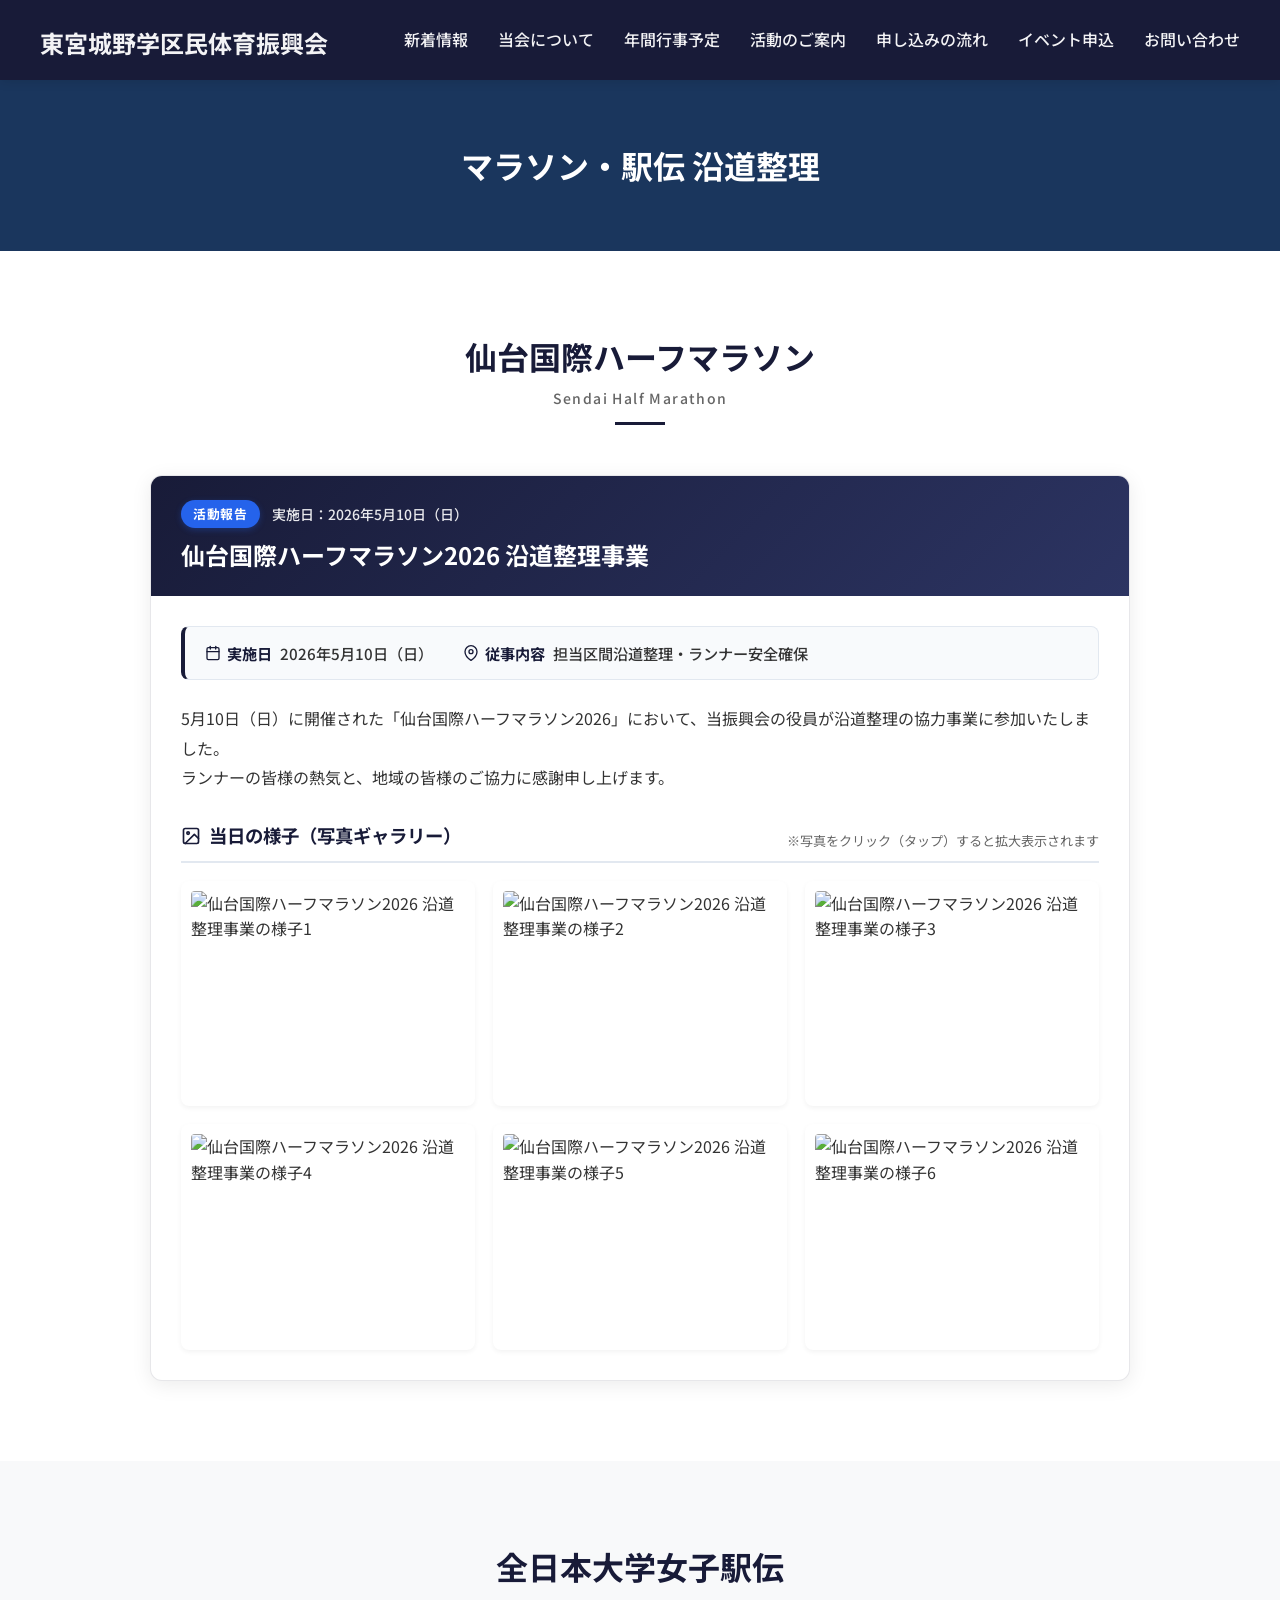
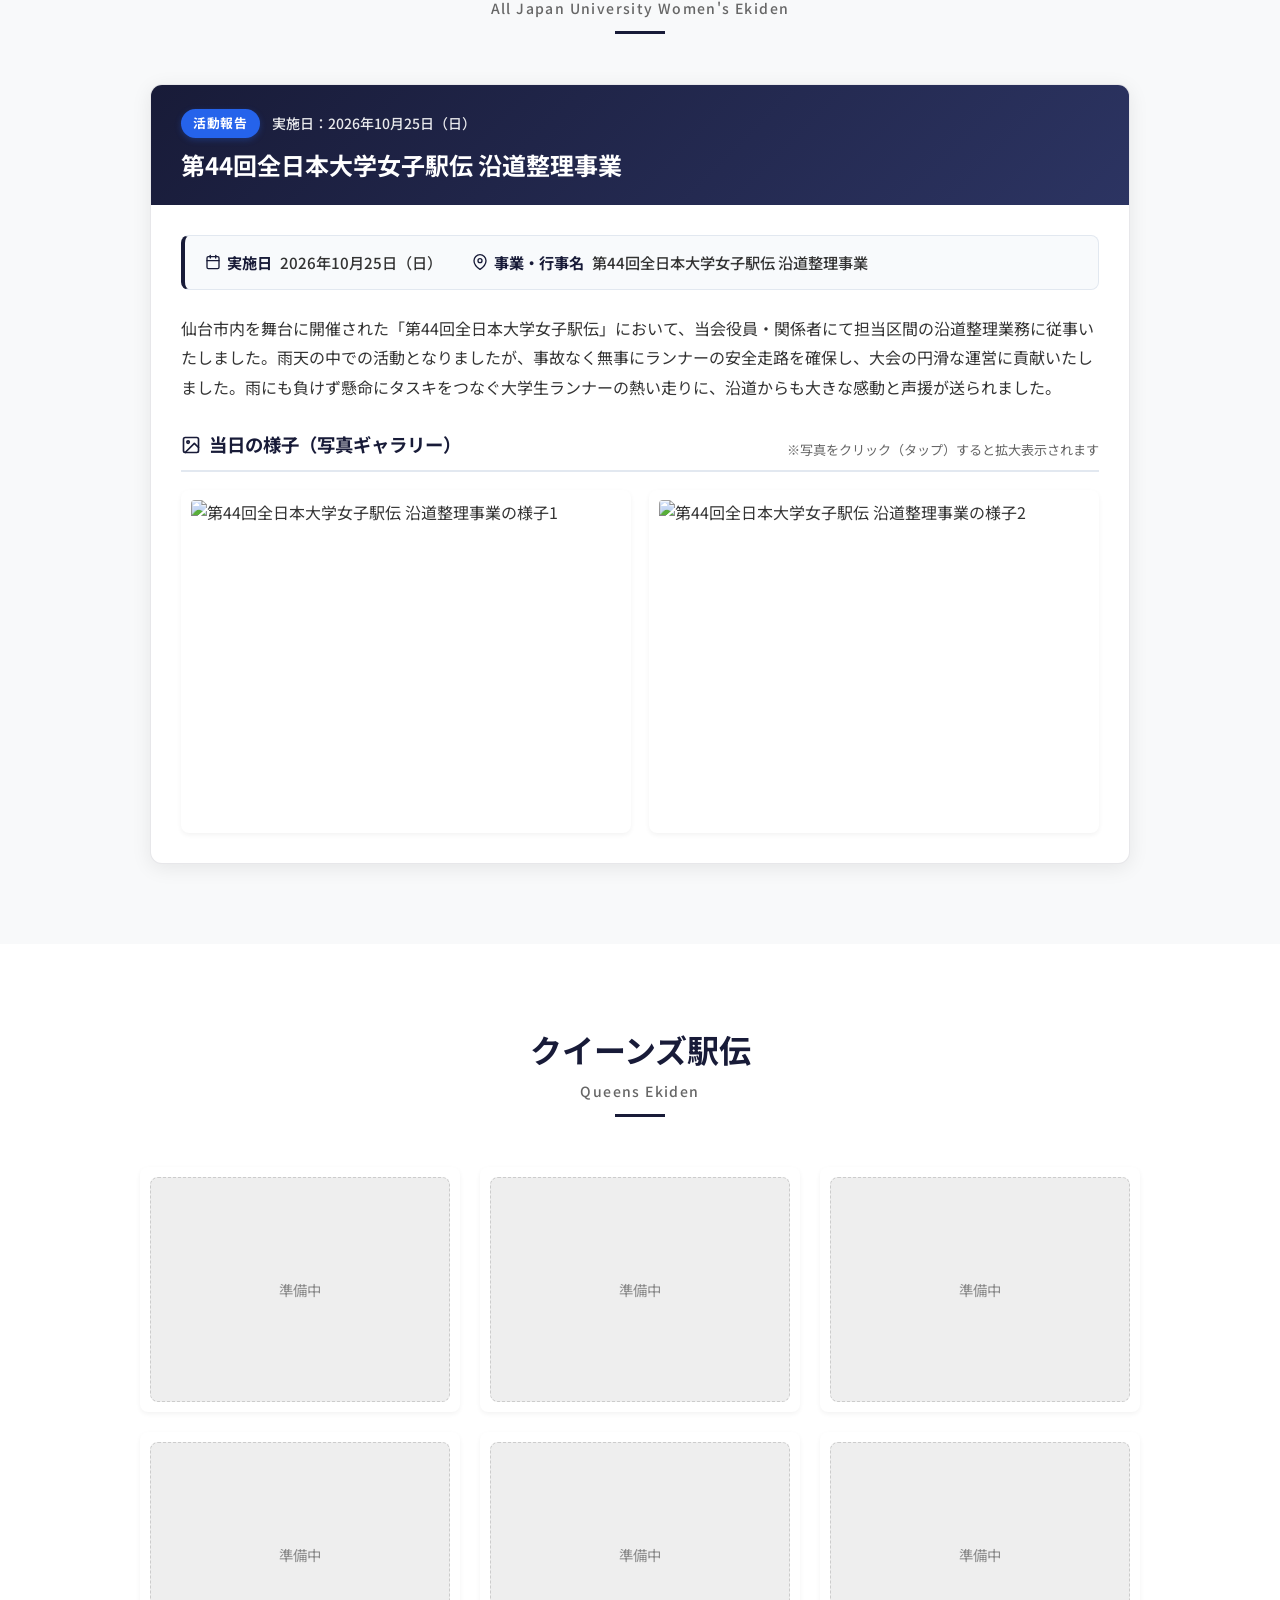
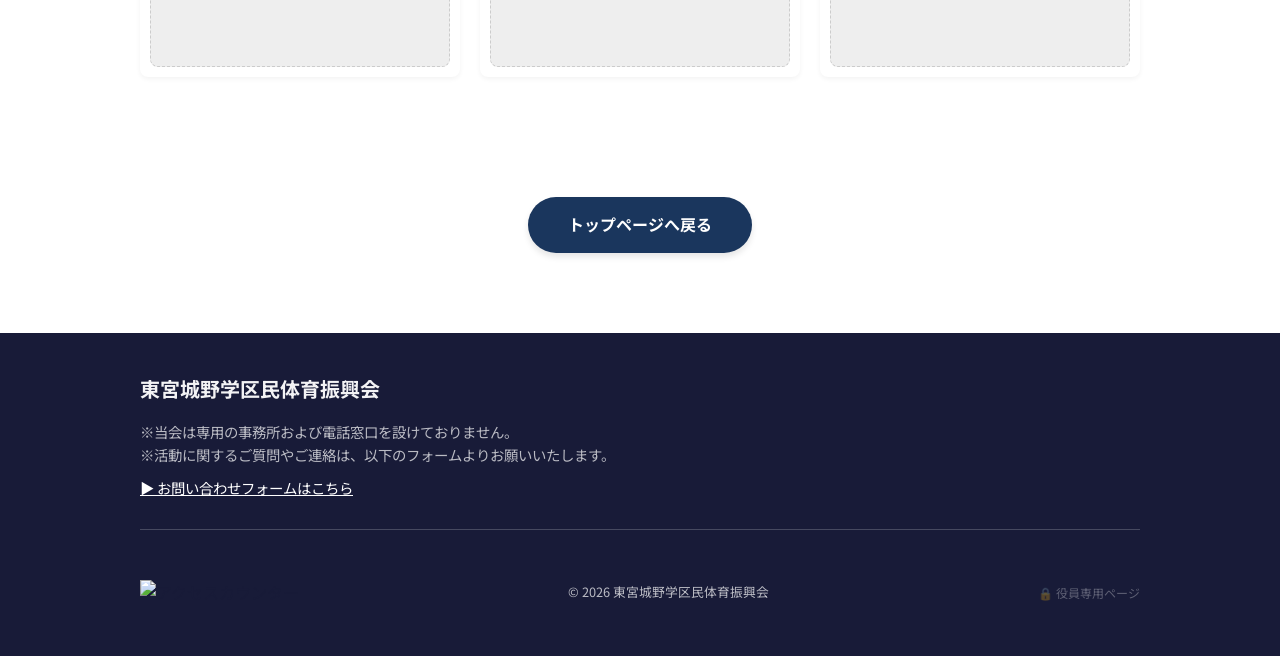
==== commit e3360a49: "Update marathon.html" ====
--- a/marathon.html
+++ b/marathon.html
@@ -19,17 +19,6 @@
     <link rel="preconnect" href="https://fonts.gstatic.com" crossorigin>
     <link href="https://fonts.googleapis.com/css2?family=Noto+Sans+JP:wght@400;500;700&display=swap" rel="stylesheet">
     <style>
-        .report-gallery {
-            display: grid;
-            grid-template-columns: repeat(3, 1fr);
-            gap: 20px;
-        }
-        @media (max-width: 767px) {
-            .report-gallery {
-                grid-template-columns: repeat(2, 1fr);
-                gap: 10px;
-            }
-        }
         .report-gallery.report-gallery-2col {
             grid-template-columns: repeat(2, 1fr);
         }
@@ -81,40 +70,78 @@
         <!-- セクション1：仙台国際ハーフマラソン -->
         <section id="report-2026-sendai-half" class="section">
             <div class="container">
-                <h2 class="section-title">活動報告：仙台国際ハーフマラソン2026 沿道整理<span>Sendai Half Marathon</span></h2>
-                <p style="margin-bottom: 30px; text-align: center; line-height: 1.8;">
-                    5月10日（日）に開催された「仙台国際ハーフマラソン2026」において、当振興会の役員が沿道整理の協力事業に参加いたしました。<br>
-                    ランナーの皆様の熱気と、地域の皆様のご協力に感謝申し上げます。
-                </p>
-                <div class="report-gallery">
-                    <div class="gallery-item">
-                        <div class="gallery-img">
-                            <img src="images/marathon/sendai_half/sendai-half-2026-01.jpg" alt="活動風景1">
-                        </div>
-                    </div>
-                    <div class="gallery-item">
-                        <div class="gallery-img">
-                            <img src="images/marathon/sendai_half/sendai-half-2026-02.jpg" alt="活動風景2">
-                        </div>
-                    </div>
-                    <div class="gallery-item">
-                        <div class="gallery-img">
-                            <img src="images/marathon/sendai_half/sendai-half-2026-03.jpg" alt="活動風景3">
-                        </div>
-                    </div>
-                    <div class="gallery-item">
-                        <div class="gallery-img">
-                            <img src="images/marathon/sendai_half/sendai-half-2026-04.jpg" alt="活動風景4">
-                        </div>
-                    </div>
-                    <div class="gallery-item">
-                        <div class="gallery-img">
-                            <img src="images/marathon/sendai_half/sendai-half-2026-05.jpg" alt="活動風景5">
-                        </div>
-                    </div>
-                    <div class="gallery-item">
-                        <div class="gallery-img">
-                            <img src="images/marathon/sendai_half/sendai-half-2026-06.jpg" alt="活動風景6">
+                <h2 class="section-title">仙台国際ハーフマラソン<span>Sendai Half Marathon</span></h2>
+
+                <div class="report-card">
+                    <div class="report-card-header">
+                        <div class="report-meta-tags">
+                            <span class="report-status-badge">活動報告</span>
+                            <span class="report-date-tag">実施日：2026年5月10日（日）</span>
+                        </div>
+                        <h3 class="report-card-title">仙台国際ハーフマラソン2026 沿道整理事業</h3>
+                    </div>
+
+                    <div class="report-card-body">
+                        <div class="report-info-box">
+                            <div class="report-info-item">
+                                <span class="report-info-label">
+                                    <svg width="16" height="16" viewBox="0 0 24 24" fill="none" stroke="currentColor" stroke-width="2" stroke-linecap="round" stroke-linejoin="round"><rect x="3" y="4" width="18" height="18" rx="2" ry="2"></rect><line x1="16" y1="2" x2="16" y2="6"></line><line x1="8" y1="2" x2="8" y2="6"></line><line x1="3" y1="10" x2="21" y2="10"></line></svg>
+                                    実施日
+                                </span>
+                                <span class="report-info-val">2026年5月10日（日）</span>
+                            </div>
+                            <div class="report-info-item">
+                                <span class="report-info-label">
+                                    <svg width="16" height="16" viewBox="0 0 24 24" fill="none" stroke="currentColor" stroke-width="2" stroke-linecap="round" stroke-linejoin="round"><path d="M21 10c0 7-9 13-9 13s-9-6-9-13a9 9 0 0 1 18 0z"></path><circle cx="12" cy="10" r="3"></circle></svg>
+                                    従事内容
+                                </span>
+                                <span class="report-info-val">担当区間沿道整理・ランナー安全確保</span>
+                            </div>
+                        </div>
+
+                        <div class="report-lead-text">
+                            <p>5月10日（日）に開催された「仙台国際ハーフマラソン2026」において、当振興会の役員が沿道整理の協力事業に参加いたしました。<br>ランナーの皆様の熱気と、地域の皆様のご協力に感謝申し上げます。</p>
+                        </div>
+
+                        <div class="report-gallery-header">
+                            <h4 class="report-gallery-title">
+                                <svg width="20" height="20" viewBox="0 0 24 24" fill="none" stroke="currentColor" stroke-width="2" stroke-linecap="round" stroke-linejoin="round"><rect x="3" y="3" width="18" height="18" rx="2" ry="2"></rect><circle cx="8.5" cy="8.5" r="1.5"></circle><polyline points="21 15 16 10 5 21"></polyline></svg>
+                                当日の様子（写真ギャラリー）
+                            </h4>
+                            <span class="report-gallery-sub">※写真をクリック（タップ）すると拡大表示されます</span>
+                        </div>
+
+                        <div class="report-gallery">
+                            <div class="gallery-item">
+                                <div class="gallery-img">
+                                    <img src="images/marathon/sendai_half/sendai-half-2026-01.jpg" alt="仙台国際ハーフマラソン2026 沿道整理事業の様子1" loading="lazy">
+                                </div>
+                            </div>
+                            <div class="gallery-item">
+                                <div class="gallery-img">
+                                    <img src="images/marathon/sendai_half/sendai-half-2026-02.jpg" alt="仙台国際ハーフマラソン2026 沿道整理事業の様子2" loading="lazy">
+                                </div>
+                            </div>
+                            <div class="gallery-item">
+                                <div class="gallery-img">
+                                    <img src="images/marathon/sendai_half/sendai-half-2026-03.jpg" alt="仙台国際ハーフマラソン2026 沿道整理事業の様子3" loading="lazy">
+                                </div>
+                            </div>
+                            <div class="gallery-item">
+                                <div class="gallery-img">
+                                    <img src="images/marathon/sendai_half/sendai-half-2026-04.jpg" alt="仙台国際ハーフマラソン2026 沿道整理事業の様子4" loading="lazy">
+                                </div>
+                            </div>
+                            <div class="gallery-item">
+                                <div class="gallery-img">
+                                    <img src="images/marathon/sendai_half/sendai-half-2026-05.jpg" alt="仙台国際ハーフマラソン2026 沿道整理事業の様子5" loading="lazy">
+                                </div>
+                            </div>
+                            <div class="gallery-item">
+                                <div class="gallery-img">
+                                    <img src="images/marathon/sendai_half/sendai-half-2026-06.jpg" alt="仙台国際ハーフマラソン2026 沿道整理事業の様子6" loading="lazy">
+                                </div>
+                            </div>
                         </div>
                     </div>
                 </div>
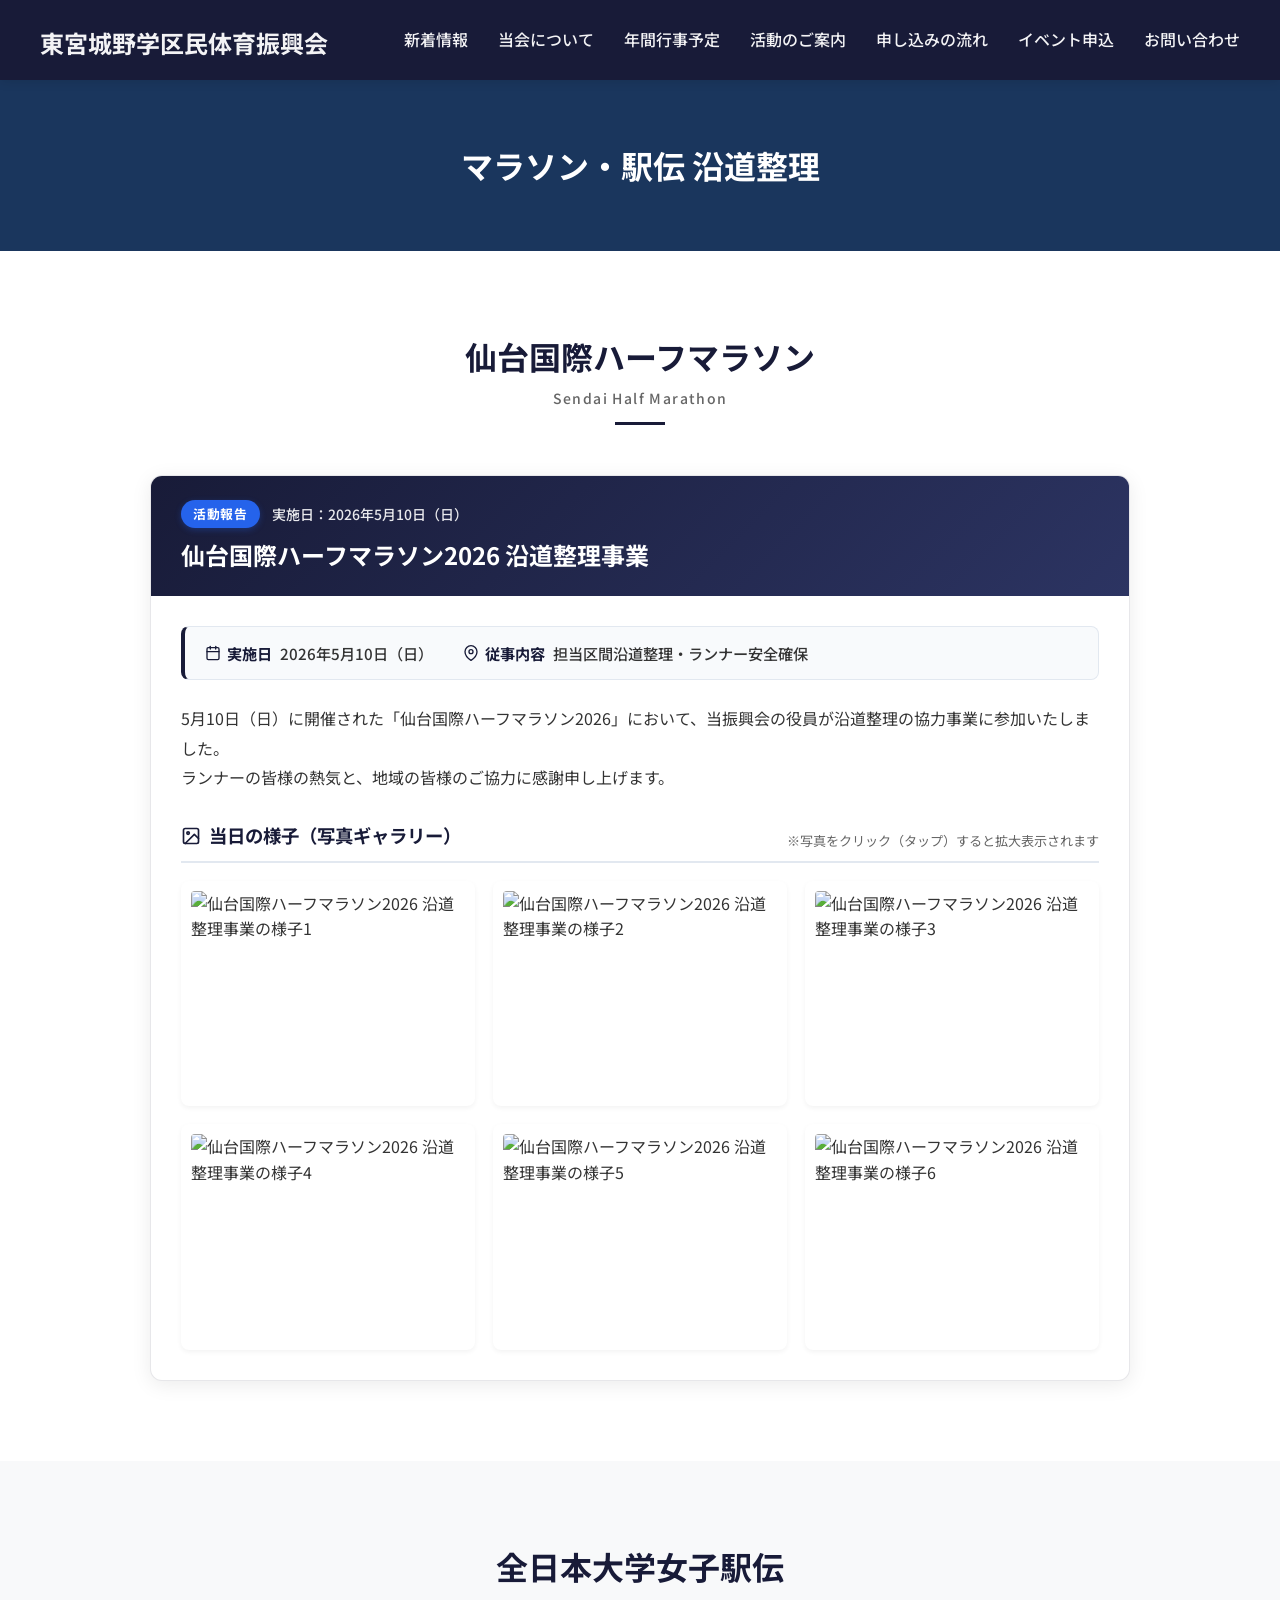
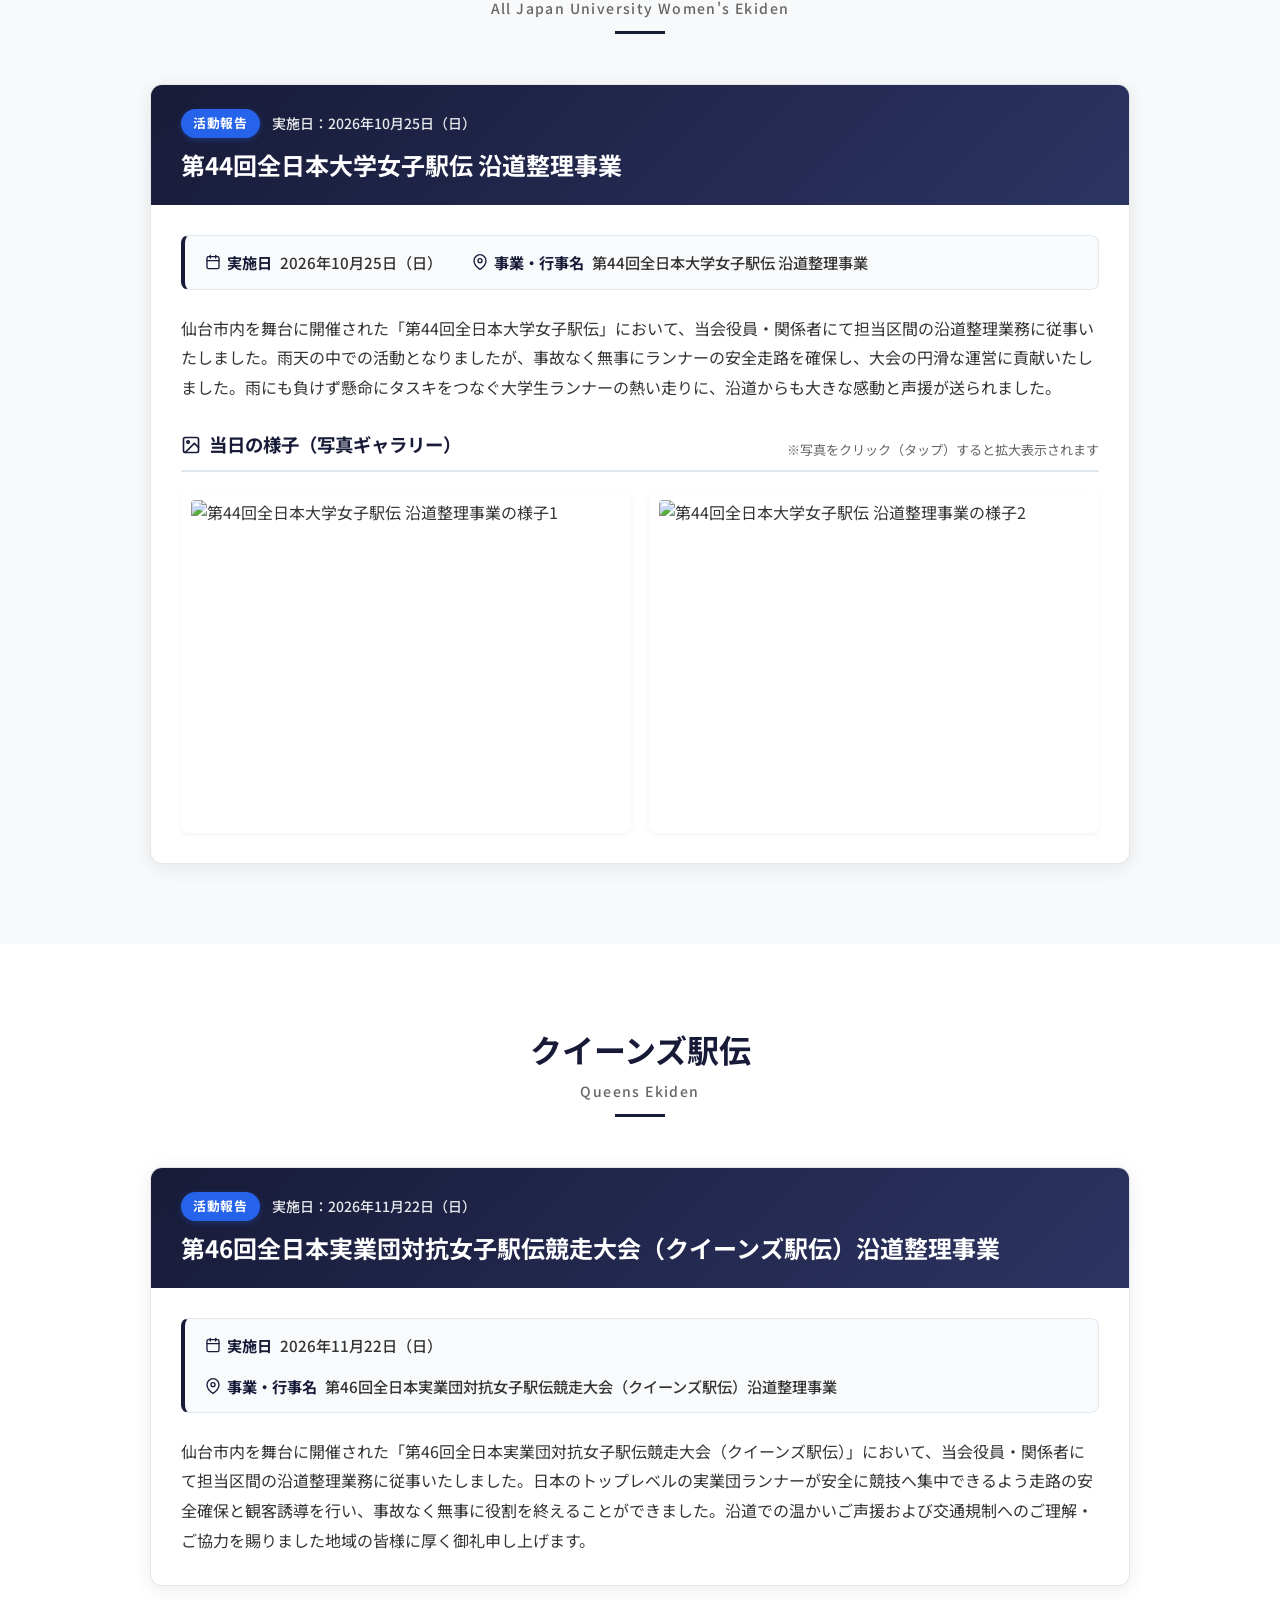
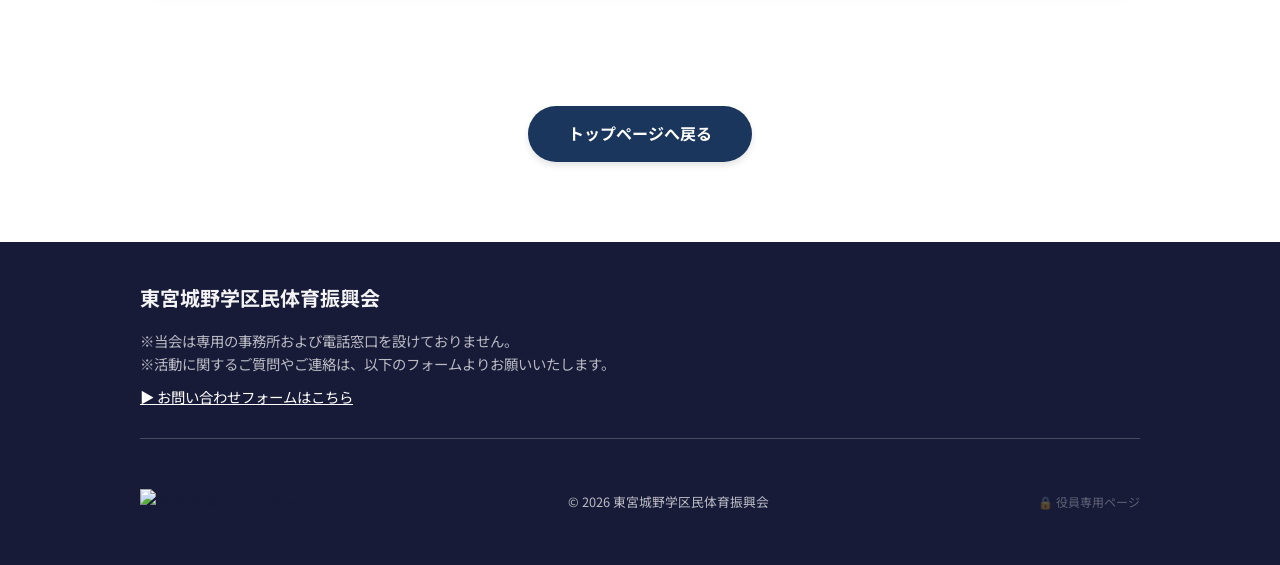
==== commit 713e93ec: "queens" ====
--- a/marathon.html
+++ b/marathon.html
@@ -210,27 +210,40 @@
         </section>
 
         <!-- セクション3：クイーンズ駅伝 -->
-        <section class="section">
+        <section id="report-queens-ekiden-2026" class="section">
             <div class="container">
                 <h2 class="section-title">クイーンズ駅伝<span>Queens Ekiden</span></h2>
-                <div class="gallery-grid">
-                    <div class="gallery-item">
-                        <div class="photo-placeholder">準備中</div>
-                    </div>
-                    <div class="gallery-item">
-                        <div class="photo-placeholder">準備中</div>
-                    </div>
-                    <div class="gallery-item">
-                        <div class="photo-placeholder">準備中</div>
-                    </div>
-                    <div class="gallery-item">
-                        <div class="photo-placeholder">準備中</div>
-                    </div>
-                    <div class="gallery-item">
-                        <div class="photo-placeholder">準備中</div>
-                    </div>
-                    <div class="gallery-item">
-                        <div class="photo-placeholder">準備中</div>
+
+                <div class="report-card">
+                    <div class="report-card-header">
+                        <div class="report-meta-tags">
+                            <span class="report-status-badge">活動報告</span>
+                            <span class="report-date-tag">実施日：2026年11月22日（日）</span>
+                        </div>
+                        <h3 class="report-card-title">第46回全日本実業団対抗女子駅伝競走大会（クイーンズ駅伝）沿道整理事業</h3>
+                    </div>
+
+                    <div class="report-card-body">
+                        <div class="report-info-box">
+                            <div class="report-info-item">
+                                <span class="report-info-label">
+                                    <svg width="16" height="16" viewBox="0 0 24 24" fill="none" stroke="currentColor" stroke-width="2" stroke-linecap="round" stroke-linejoin="round"><rect x="3" y="4" width="18" height="18" rx="2" ry="2"></rect><line x1="16" y1="2" x2="16" y2="6"></line><line x1="8" y1="2" x2="8" y2="6"></line><line x1="3" y1="10" x2="21" y2="10"></line></svg>
+                                    実施日
+                                </span>
+                                <span class="report-info-val">2026年11月22日（日）</span>
+                            </div>
+                            <div class="report-info-item">
+                                <span class="report-info-label">
+                                    <svg width="16" height="16" viewBox="0 0 24 24" fill="none" stroke="currentColor" stroke-width="2" stroke-linecap="round" stroke-linejoin="round"><path d="M21 10c0 7-9 13-9 13s-9-6-9-13a9 9 0 0 1 18 0z"></path><circle cx="12" cy="10" r="3"></circle></svg>
+                                    事業・行事名
+                                </span>
+                                <span class="report-info-val">第46回全日本実業団対抗女子駅伝競走大会（クイーンズ駅伝）沿道整理事業</span>
+                            </div>
+                        </div>
+
+                        <div class="report-lead-text" style="margin-bottom: 0;">
+                            <p>仙台市内を舞台に開催された「第46回全日本実業団対抗女子駅伝競走大会（クイーンズ駅伝）」において、当会役員・関係者にて担当区間の沿道整理業務に従事いたしました。日本のトップレベルの実業団ランナーが安全に競技へ集中できるよう走路の安全確保と観客誘導を行い、事故なく無事に役割を終えることができました。沿道での温かいご声援および交通規制へのご理解・ご協力を賜りました地域の皆様に厚く御礼申し上げます。</p>
+                        </div>
                     </div>
                 </div>
             </div>
--- a/style.css
+++ b/style.css
@@ -721,6 +721,9 @@
 .modal-content {
     max-width: 90%;
     max-height: 90vh;
+    width: auto;
+    height: auto;
+    object-fit: contain;
     box-shadow: 0 4px 15px rgba(0,0,0,0.5);
     border-radius: 4px;
 }
@@ -1349,8 +1352,20 @@
     gap: 18px;
 }
 
+.report-gallery .gallery-item {
+    min-width: 0;
+}
+
 .report-gallery .gallery-img {
     margin-bottom: 0;
+    aspect-ratio: 4 / 3;
+}
+
+.report-gallery .gallery-img img {
+    width: 100%;
+    height: 100%;
+    object-fit: cover;
+    object-position: center 25%;
 }
 
 .report-footer-nav {
@@ -1434,8 +1449,83 @@
     .report-gallery.report-gallery-2col .gallery-img img {
         width: 100%;
     }
-    /* Fix placeholder Target below */
-    .unused {
+}
+
+/* ==========================================================================
+   Event Closed State (受付終了スタイル)
+   ========================================================================== */
+.event-status-badge.closed {
+    background-color: #dc2626;
+    box-shadow: 0 2px 6px rgba(220, 38, 38, 0.35);
+}
+
+.event-closed-banner {
+    background-color: #fef2f2;
+    border: 2px solid #fca5a5;
+    border-left: 6px solid #dc2626;
+    border-radius: 8px;
+    padding: 16px 20px;
+    margin-bottom: 24px;
+    display: flex;
+    align-items: flex-start;
+    gap: 12px;
+    color: #991b1b;
+    font-weight: 700;
+    font-size: 0.98rem;
+    line-height: 1.6;
+}
+
+.event-closed-banner svg {
+    flex-shrink: 0;
+    margin-top: 3px;
+    color: #dc2626;
+}
+
+.btn-entry-form.disabled,
+.btn-entry-form[aria-disabled="true"] {
+    background-color: #94a3b8;
+    color: #ffffff;
+    cursor: not-allowed;
+    pointer-events: none;
+    box-shadow: none;
+    transform: none;
+}
+
+.event-status-badge.ended {
+    background-color: #475569;
+    box-shadow: 0 2px 6px rgba(71, 85, 105, 0.35);
+}
+
+.event-ended-banner {
+    background-color: #f0f9ff;
+    border: 2px solid #bae6fd;
+    border-left: 6px solid var(--color-primary);
+    border-radius: 8px;
+    padding: 16px 20px;
+    margin-bottom: 24px;
+    display: flex;
+    align-items: flex-start;
+    gap: 12px;
+    color: var(--color-primary);
+    font-weight: 700;
+    font-size: 0.98rem;
+    line-height: 1.6;
+}
+
+.event-ended-banner svg {
+    flex-shrink: 0;
+    margin-top: 3px;
+    color: var(--color-primary);
+}
+
+.event-highlight-ended {
+    font-weight: 700;
+    color: #475569;
+    font-size: 1rem;
+}
+
+.unused {
+    .unused-inner {
         text-align: center;
     }
 }
